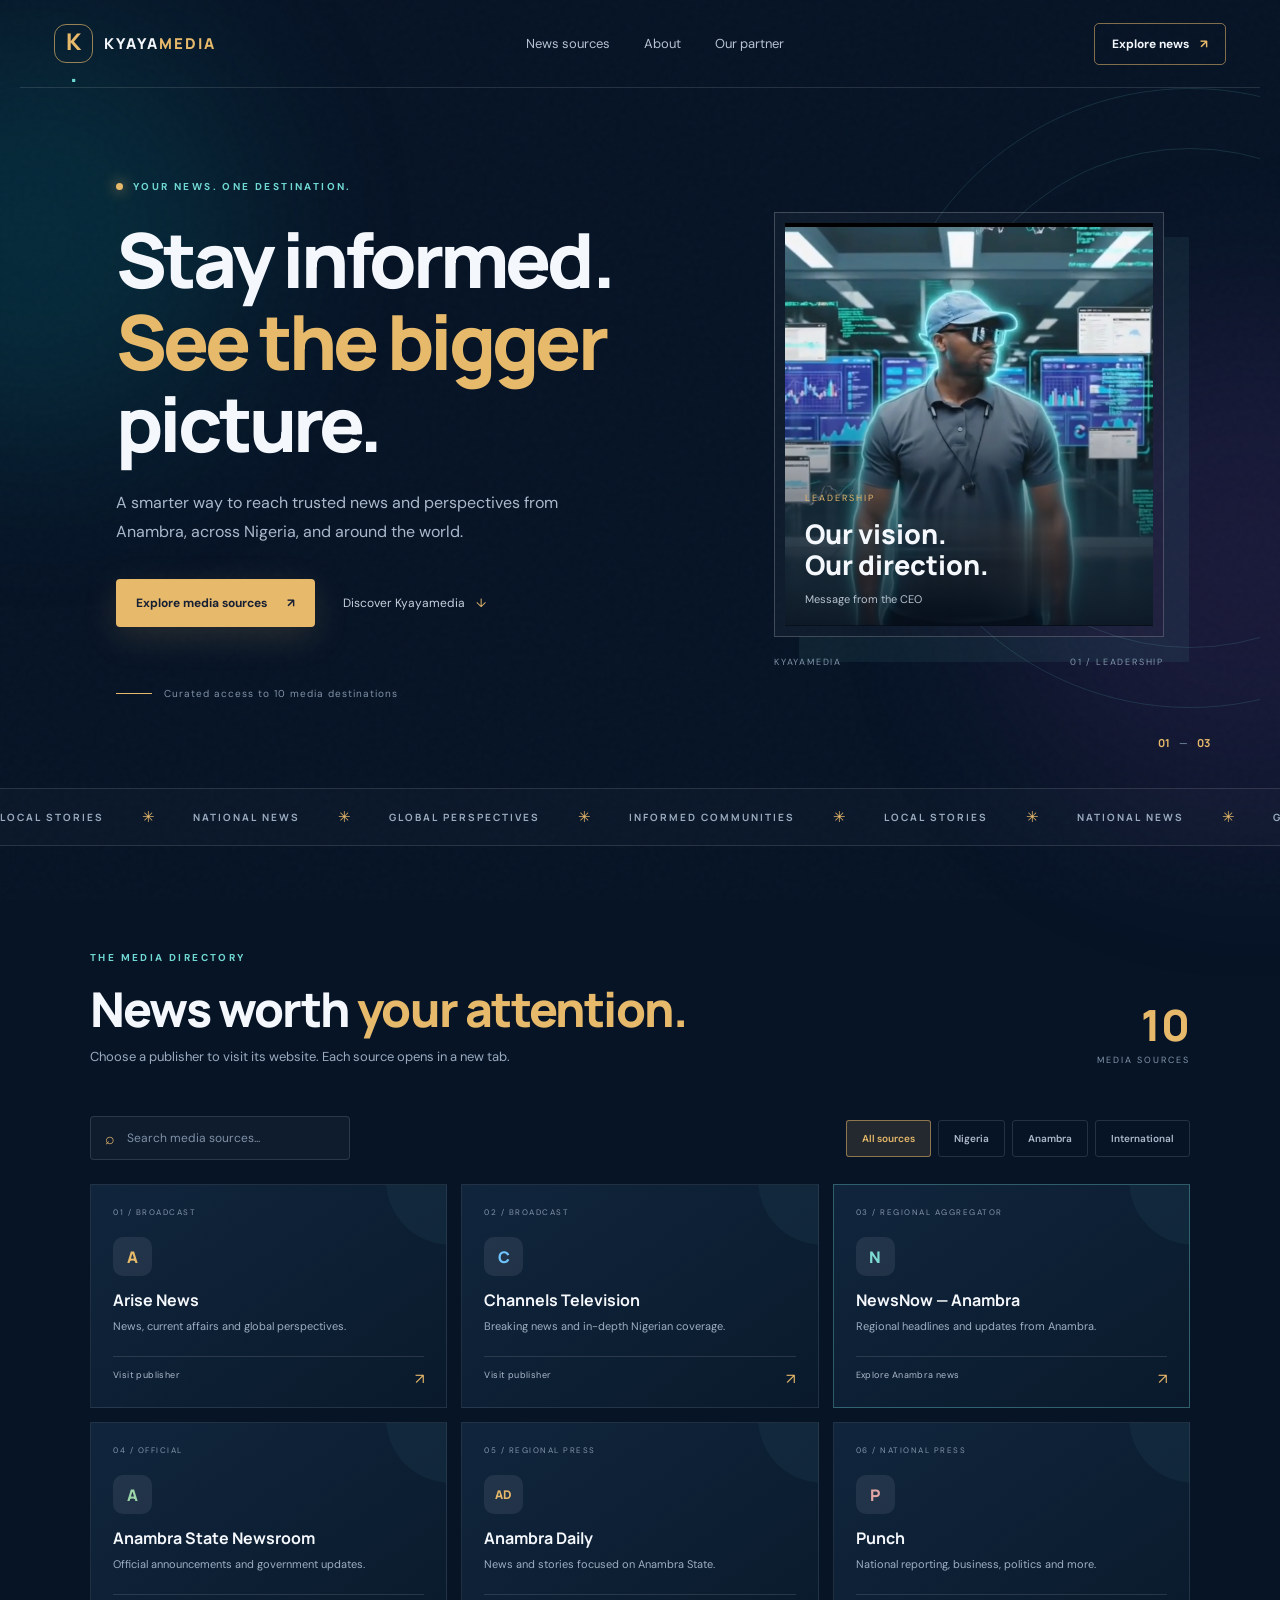
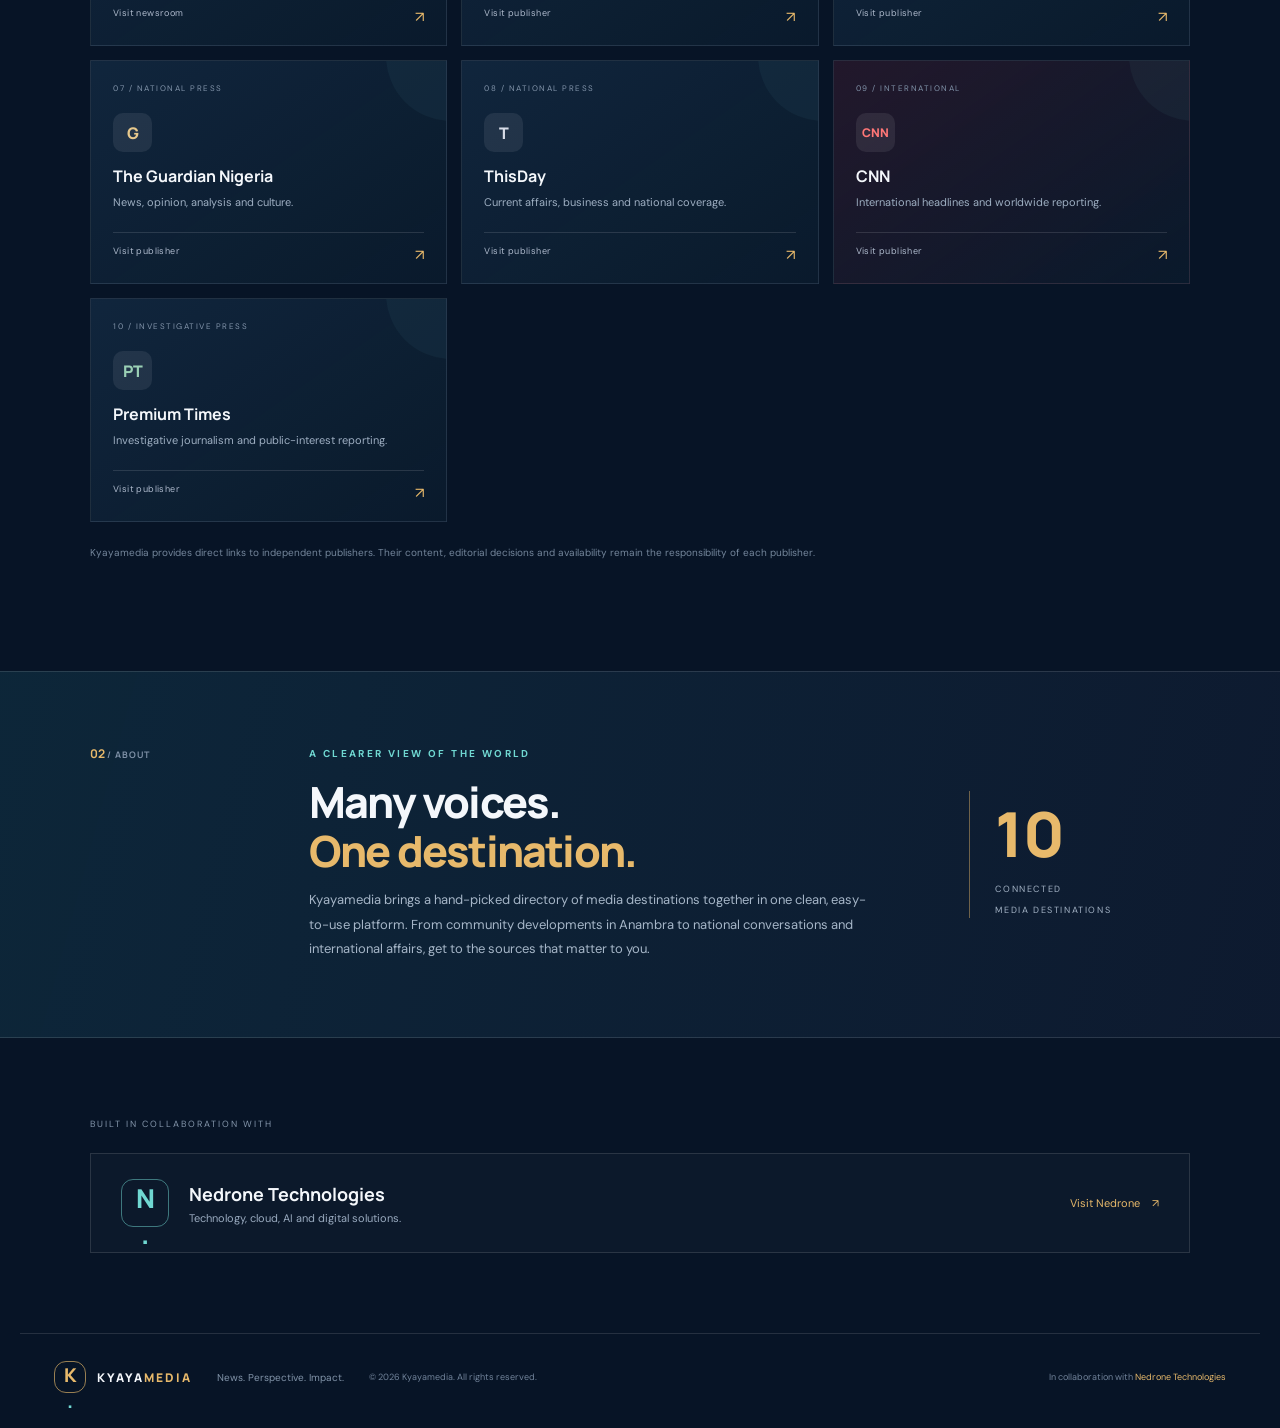
==== index.html @ 2164c5e8 "edit" ====
<!DOCTYPE html>
<html lang="en">
<head>
  <meta charset="UTF-8">
  <meta name="viewport" content="width=device-width, initial-scale=1.0">
  <meta name="description" content="Kyayamedia — your gateway to trusted Nigerian, Anambra and global news, in collaboration with Nedrone Technologies.">
  <meta name="theme-color" content="#071426">
  <title>Kyayamedia | News. Perspective. Impact.</title>
  <link rel="preconnect" href="https://fonts.googleapis.com">
  <link rel="preconnect" href="https://fonts.gstatic.com" crossorigin>
  <link href="https://fonts.googleapis.com/css2?family=DM+Sans:wght@400;500;600;700&family=Manrope:wght@400;500;600;700;800&display=swap" rel="stylesheet">
  <link rel="stylesheet" href="styles.css">
</head>
<body>
  <div class="ambient ambient-one"></div>
  <div class="ambient ambient-two"></div>
  <div class="noise"></div>

  <header class="site-header">
    <a class="brand" href="#" aria-label="Kyayamedia home">
      <span class="brand-mark">K<span>.</span></span>
      <span class="brand-name">KYAYA<span>MEDIA</span></span>
    </a>
    <nav class="desktop-nav" aria-label="Main navigation">
      <a href="#sources">News sources</a>
      <a href="#about">About</a>
      <a href="#partners">Our partner</a>
    </nav>
    <a class="header-cta" href="#sources">Explore news <span>↗</span></a>
    <button class="menu-toggle" aria-label="Toggle navigation" aria-expanded="false">☰</button>
  </header>

  <main>
    <section class="hero">
      <div class="hero-copy">
        <div class="eyebrow"><span class="live-dot"></span> YOUR NEWS. ONE DESTINATION.</div>
        <h1>Stay informed.<br><span>See the bigger</span><br>picture.</h1>
        <p class="hero-description">A smarter way to reach trusted news and perspectives from Anambra, across Nigeria, and around the world.</p>
        <div class="hero-actions">
          <a class="button button-primary" href="#sources">Explore media sources <span>↗</span></a>
          <a class="text-link" href="#about">Discover Kyayamedia <span>↓</span></a>
        </div>
        <div class="hero-note"><span class="note-line"></span> Curated access to 10 media destinations</div>
      </div>

      <aside class="ceo-card">
        <div class="ceo-frame">
          <!-- Replace assets/ceo-placeholder.svg with the CEO's portrait and update the src below. -->
          <img src="image/ceo.jpg" alt="CEO portrait placeholder">
          <div class="ceo-overlay"></div>
          <div class="ceo-caption">
            <span class="ceo-label">LEADERSHIP</span>
            <h2>Our vision.<br>Our direction.</h2>
            <p>Message from the CEO</p>
          </div>
        </div>
        <div class="ceo-foot"><span>KYAYAMEDIA</span><span>01 / LEADERSHIP</span></div>
      </aside>
      <div class="hero-orbit orbit-a"></div>
      <div class="hero-orbit orbit-b"></div>
      <div class="hero-index">01 <span>—</span> 03</div>
    </section>

    <section class="ticker" aria-label="Kyayamedia promise">
      <div class="ticker-track">
        <span>LOCAL STORIES</span><i>✳</i><span>NATIONAL NEWS</span><i>✳</i><span>GLOBAL PERSPECTIVES</span><i>✳</i><span>INFORMED COMMUNITIES</span><i>✳</i>
        <span>LOCAL STORIES</span><i>✳</i><span>NATIONAL NEWS</span><i>✳</i><span>GLOBAL PERSPECTIVES</span><i>✳</i><span>INFORMED COMMUNITIES</span><i>✳</i>
      </div>
    </section>

    <section class="sources-section section-wrap" id="sources">
      <div class="section-heading">
        <div>
          <div class="eyebrow">THE MEDIA DIRECTORY</div>
          <h2>News worth <span>your attention.</span></h2>
          <p>Choose a publisher to visit its website. Each source opens in a new tab.</p>
        </div>
        <div class="source-count"><strong>10</strong><span>MEDIA SOURCES</span></div>
      </div>

      <div class="toolbar">
        <label class="search-box"><span>⌕</span><input id="sourceSearch" type="search" placeholder="Search media sources..." aria-label="Search media sources"></label>
        <div class="filters" role="group" aria-label="Filter media sources">
          <button class="filter-btn active" data-filter="all">All sources</button>
          <button class="filter-btn" data-filter="nigeria">Nigeria</button>
          <button class="filter-btn" data-filter="anambra">Anambra</button>
          <button class="filter-btn" data-filter="international">International</button>
        </div>
      </div>

      <div class="source-grid" id="sourceGrid">
        <a class="source-card" href="https://www.arise.tv/" target="_blank" rel="noopener noreferrer" data-category="nigeria" data-name="Arise News">
          <span class="card-number">01 / BROADCAST</span><span class="source-icon arise">A</span><h3>Arise News</h3><p>News, current affairs and global perspectives.</p><span class="visit">Visit publisher <b>↗</b></span>
        </a>
        <a class="source-card" href="https://www.channelstv.com/" target="_blank" rel="noopener noreferrer" data-category="nigeria" data-name="Channels Television">
          <span class="card-number">02 / BROADCAST</span><span class="source-icon channels">C</span><h3>Channels Television</h3><p>Breaking news and in-depth Nigerian coverage.</p><span class="visit">Visit publisher <b>↗</b></span>
        </a>
        <a class="source-card featured-card" href="https://www.newsnow.com/ng/Nigeria/South+East/Anambra" target="_blank" rel="noopener noreferrer" data-category="anambra" data-name="NewsNow Anambra">
          <span class="card-number">03 / REGIONAL AGGREGATOR</span><span class="source-icon newsnow">N</span><h3>NewsNow — Anambra</h3><p>Regional headlines and updates from Anambra.</p><span class="visit">Explore Anambra news <b>↗</b></span>
        </a>
        <a class="source-card" href="https://anambrastate.gov.ng/newsroom/" target="_blank" rel="noopener noreferrer" data-category="anambra" data-name="Anambra State Government Newsroom">
          <span class="card-number">04 / OFFICIAL</span><span class="source-icon govt">A</span><h3>Anambra State Newsroom</h3><p>Official announcements and government updates.</p><span class="visit">Visit newsroom <b>↗</b></span>
        </a>
        <a class="source-card" href="https://www.anambradaily.com/" target="_blank" rel="noopener noreferrer" data-category="anambra" data-name="Anambra Daily">
          <span class="card-number">05 / REGIONAL PRESS</span><span class="source-icon daily">AD</span><h3>Anambra Daily</h3><p>News and stories focused on Anambra State.</p><span class="visit">Visit publisher <b>↗</b></span>
        </a>
        <a class="source-card" href="https://punchng.com/" target="_blank" rel="noopener noreferrer" data-category="nigeria" data-name="Punch Newspapers">
          <span class="card-number">06 / NATIONAL PRESS</span><span class="source-icon punch">P</span><h3>Punch</h3><p>National reporting, business, politics and more.</p><span class="visit">Visit publisher <b>↗</b></span>
        </a>
        <a class="source-card" href="https://guardian.ng/" target="_blank" rel="noopener noreferrer" data-category="nigeria" data-name="The Guardian Nigeria">
          <span class="card-number">07 / NATIONAL PRESS</span><span class="source-icon guardian">G</span><h3>The Guardian Nigeria</h3><p>News, opinion, analysis and culture.</p><span class="visit">Visit publisher <b>↗</b></span>
        </a>
        <a class="source-card" href="https://www.thisdaylive.com/" target="_blank" rel="noopener noreferrer" data-category="nigeria" data-name="ThisDay">
          <span class="card-number">08 / NATIONAL PRESS</span><span class="source-icon thisday">T</span><h3>ThisDay</h3><p>Current affairs, business and national coverage.</p><span class="visit">Visit publisher <b>↗</b></span>
        </a>
        <a class="source-card international-card" href="https://edition.cnn.com/?refresh=1" target="_blank" rel="noopener noreferrer" data-category="international" data-name="CNN">
          <span class="card-number">09 / INTERNATIONAL</span><span class="source-icon cnn">CNN</span><h3>CNN</h3><p>International headlines and worldwide reporting.</p><span class="visit">Visit publisher <b>↗</b></span>
        </a>
        <a class="source-card" href="https://www.premiumtimesng.com/" target="_blank" rel="noopener noreferrer" data-category="nigeria" data-name="Premium Times">
          <span class="card-number">10 / INVESTIGATIVE PRESS</span><span class="source-icon premium">PT</span><h3>Premium Times</h3><p>Investigative journalism and public-interest reporting.</p><span class="visit">Visit publisher <b>↗</b></span>
        </a>
      </div>
      <p class="no-results" id="noResults" hidden>No sources match your search. Try another keyword or filter.</p>
      <p class="directory-note">Kyayamedia provides direct links to independent publishers. Their content, editorial decisions and availability remain the responsibility of each publisher.</p>
    </section>

    <section class="about-section" id="about">
      <div class="about-inner section-wrap">
        <div class="about-number">02 <span>/ ABOUT</span></div>
        <div class="about-copy">
          <div class="eyebrow">A CLEARER VIEW OF THE WORLD</div>
          <h2>Many voices.<br><span>One destination.</span></h2>
          <p>Kyayamedia brings a hand-picked directory of media destinations together in one clean, easy-to-use platform. From community developments in Anambra to national conversations and international affairs, get to the sources that matter to you.</p>
        </div>
        <div class="about-stat"><strong>10</strong><span>CONNECTED<br>MEDIA DESTINATIONS</span></div>
      </div>
    </section>

    <section class="partner-section section-wrap" id="partners">
      <div class="partner-label">BUILT IN COLLABORATION WITH</div>
      <div class="partner-content">
        <div class="partner-monogram">N<span>.</span></div>
        <div><h2>Nedrone Technologies</h2><p>Technology, cloud, AI and digital solutions.</p></div>
        <a href="https://nedrone.net" target="_blank" rel="noopener noreferrer" class="partner-link">Visit Nedrone <span>↗</span></a>
      </div>
    </section>
  </main>

  <footer class="site-footer">
    <a class="brand footer-brand" href="#"><span class="brand-mark">K<span>.</span></span><span class="brand-name">KYAYA<span>MEDIA</span></span></a>
    <p>News. Perspective. Impact.</p>
    <span>© <span id="year"></span> Kyayamedia. All rights reserved.</span>
    <span class="footer-credit">In collaboration with <a href="https://nedrone.net" target="_blank" rel="noopener noreferrer">Nedrone Technologies</a></span>
  </footer>
  <script src="script.js"></script>
</body>
</html>
---- styles.css ----
@import url('https://fonts.googleapis.com/css2?family=DM+Sans:wght@400;500;600;700&family=Manrope:wght@400;500;600;700;800&display=swap');
:root{--bg:#071426;--panel:#0c1d32;--panel2:#10243b;--text:#f4f7fb;--muted:#9aabc0;--gold:#e7b96b;--cyan:#70d8d2;--line:rgba(255,255,255,.12)}
*{box-sizing:border-box}html{scroll-behavior:smooth}body{margin:0;background:var(--bg);color:var(--text);font-family:'DM Sans',sans-serif;overflow-x:hidden}a{color:inherit;text-decoration:none}.ambient{position:fixed;z-index:-2;filter:blur(90px);border-radius:50%;opacity:.22;pointer-events:none;animation:float 13s ease-in-out infinite alternate}.ambient-one{width:430px;height:430px;background:#087f88;top:2%;left:-180px}.ambient-two{width:500px;height:500px;background:#5c327f;right:-220px;top:35%;animation-delay:-5s}.noise{position:fixed;inset:0;z-index:-1;pointer-events:none;opacity:.035;background-image:url("data:image/svg+xml,%3Csvg viewBox='0 0 180 180' xmlns='http://www.w3.org/2000/svg'%3E%3Cfilter id='n'%3E%3CfeTurbulence type='fractalNoise' baseFrequency='.9' numOctaves='3' stitchTiles='stitch'/%3E%3C/filter%3E%3Crect width='100%25' height='100%25' filter='url(%23n)' opacity='.55'/%3E%3C/svg%3E")}
.site-header{height:88px;max-width:1240px;margin:auto;padding:0 34px;display:flex;align-items:center;justify-content:space-between;border-bottom:1px solid var(--line);position:relative;z-index:5}.brand{display:flex;align-items:center;gap:11px}.brand-mark{width:39px;height:39px;display:grid;place-items:center;border:1px solid rgba(231,185,107,.65);border-radius:12px;font:800 23px Manrope;color:var(--gold)}.brand-mark span,.partner-monogram span{color:var(--cyan)}.brand-name{font:800 15px Manrope;letter-spacing:2px}.brand-name span{color:var(--gold)}.desktop-nav{display:flex;gap:34px;color:#b6c2d1;font-size:13px}.desktop-nav a:hover,.text-link:hover{color:var(--gold)}.header-cta{border:1px solid rgba(231,185,107,.55);padding:12px 17px;border-radius:5px;font-size:12px;font-weight:700}.header-cta span{color:var(--gold);margin-left:8px}.menu-toggle{display:none;background:none;border:0;color:white;font-size:23px}
.hero{max-width:1240px;min-height:620px;margin:auto;padding:92px 7.5% 88px;display:grid;grid-template-columns:1.1fr .9fr;align-items:center;position:relative;overflow:hidden}.hero-copy{position:relative;z-index:2}.eyebrow{font-size:10px;letter-spacing:2.4px;font-weight:700;color:var(--cyan);display:flex;align-items:center;gap:10px}.live-dot{width:7px;height:7px;border-radius:50%;background:var(--gold);box-shadow:0 0 14px var(--gold)}h1,h2,h3,p{margin-top:0}.hero h1{font:800 clamp(48px,6vw,76px)/1.08 Manrope;letter-spacing:-3.8px;margin:25px 0}.hero h1 span,.section-heading h2 span,.about-copy h2 span{color:var(--gold)}.hero-description{color:#a9b8ca;max-width:450px;font-size:16px;line-height:1.8}.hero-actions{display:flex;align-items:center;gap:28px;margin-top:32px}.button{display:inline-flex;align-items:center;gap:20px;padding:16px 20px;border-radius:4px;font-size:12px;font-weight:700}.button-primary{background:var(--gold);color:#172033;box-shadow:0 10px 35px rgba(231,185,107,.15)}.button-primary:hover{background:#f2ca85;transform:translateY(-2px)}.text-link{font-size:12px;color:#c7d0dc}.text-link span{color:var(--gold);margin-left:8px}.hero-note{margin-top:60px;color:#8192a8;font-size:10px;letter-spacing:1px;display:flex;align-items:center;gap:12px}.note-line{width:36px;height:1px;background:var(--gold)}
.ceo-card{width:min(100%,390px);justify-self:end;position:relative;z-index:2}.ceo-frame{height:425px;position:relative;border:1px solid rgba(255,255,255,.2);padding:10px;background:rgba(255,255,255,.035);box-shadow:25px 25px 0 rgba(112,216,210,.07)}.ceo-frame img{width:100%;height:100%;object-fit:cover;display:block;background:#142b40}.ceo-overlay{position:absolute;inset:10px;background:linear-gradient(0deg,rgba(4,13,25,.88),transparent 62%)}.ceo-caption{position:absolute;bottom:30px;left:30px}.ceo-label{font-size:9px;letter-spacing:2px;color:var(--gold)}.ceo-caption h2{font:800 27px/1.15 Manrope;margin:12px 0}.ceo-caption p{font-size:11px;color:#b7c3d1;margin:0}.ceo-foot{display:flex;justify-content:space-between;margin-top:19px;font-size:9px;letter-spacing:1.8px;color:#8192a8}.hero-orbit{position:absolute;border:1px solid rgba(112,216,210,.14);border-radius:50%;pointer-events:none}.orbit-a{width:500px;height:500px;right:-180px;top:60px}.orbit-b{width:620px;height:620px;right:-240px;top:0}.hero-index{position:absolute;right:4%;bottom:38px;color:var(--gold);font:700 11px Manrope}.hero-index span{color:#63758a;margin:0 7px}
.ticker{border-top:1px solid var(--line);border-bottom:1px solid var(--line);overflow:hidden;background:rgba(255,255,255,.018);white-space:nowrap}.ticker-track{display:flex;align-items:center;justify-content:space-around;gap:38px;padding:18px 0;min-width:900px;animation:marquee 30s linear infinite}.ticker span{font:700 10px Manrope;letter-spacing:2px;color:#9bacc0}.ticker i{font-style:normal;color:var(--gold);font-size:15px}
.section-wrap{max-width:1160px;margin:auto;padding-left:30px;padding-right:30px}.sources-section{padding-top:105px;padding-bottom:110px}.section-heading{display:flex;justify-content:space-between;align-items:end}.section-heading h2,.about-copy h2{font:800 clamp(34px,4vw,48px)/1.15 Manrope;letter-spacing:-1.8px;margin:17px 0 12px}.section-heading p{color:var(--muted);font-size:13px}.source-count{display:flex;flex-direction:column;align-items:flex-end;padding-bottom:12px}.source-count strong{font:800 43px Manrope;color:var(--gold)}.source-count span{font-size:9px;letter-spacing:2px;color:#8496ab}.toolbar{margin:38px 0 24px;display:flex;justify-content:space-between;gap:18px;align-items:center}.search-box{display:flex;align-items:center;gap:10px;border:1px solid var(--line);background:rgba(255,255,255,.035);padding:0 14px;height:44px;width:260px;border-radius:4px;color:var(--gold)}.search-box input{background:none;border:0;outline:0;color:white;width:100%;font:12px 'DM Sans'}.search-box input::placeholder{color:#7f91a7}.filters{display:flex;gap:7px;flex-wrap:wrap}.filter-btn{border:1px solid var(--line);background:transparent;color:#aebacc;padding:11px 15px;border-radius:3px;font:600 10px 'DM Sans';cursor:pointer}.filter-btn:hover,.filter-btn.active{background:rgba(231,185,107,.13);border-color:rgba(231,185,107,.55);color:var(--gold)}
.source-grid{display:grid;grid-template-columns:repeat(3,1fr);gap:14px}.source-card{min-height:224px;padding:22px 22px 18px;background:linear-gradient(145deg,rgba(17,39,62,.96),rgba(10,26,44,.95));border:1px solid rgba(255,255,255,.085);position:relative;overflow:hidden;transition:transform .25s,border-color .25s,background .25s;display:flex;flex-direction:column}.source-card:after{content:"";position:absolute;width:130px;height:130px;border-radius:50%;right:-70px;top:-70px;background:rgba(112,216,210,.05);transition:transform .35s}.source-card:hover{transform:translateY(-5px);border-color:rgba(231,185,107,.55);background:linear-gradient(145deg,#17314d,#0d2037)}.source-card:hover:after{transform:scale(1.7)}.card-number{font-size:8px;letter-spacing:1.5px;color:#8294aa}.source-icon{width:39px;height:39px;border-radius:10px;margin:20px 0 13px;display:grid;place-items:center;background:rgba(255,255,255,.08);font:800 16px Manrope;color:var(--gold)}.channels{color:#70c5ff}.newsnow{color:#7edbd3}.govt{color:#9dd7a9}.daily{font-size:12px}.punch{color:#e3a6a6}.guardian{color:#e7c88c}.thisday{color:#d7dce7}.cnn{font-size:12px;color:#ff7777}.premium{color:#9bd0b5}.source-card h3{font:700 16px Manrope;margin:0 0 7px}.source-card p{font-size:11px;color:#9eafc2;line-height:1.55;margin-bottom:18px}.visit{margin-top:auto;padding-top:12px;border-top:1px solid var(--line);font-size:9px;letter-spacing:.4px;color:#aebacc;display:flex;justify-content:space-between}.visit b{font-size:15px;color:var(--gold);font-weight:400}.featured-card{border-color:rgba(112,216,210,.35)}.international-card{background:linear-gradient(145deg,rgba(53,27,47,.6),rgba(10,26,44,.95))}.no-results{color:var(--muted);padding:25px;text-align:center}.directory-note{font-size:10px;color:#74869b;line-height:1.7;margin:22px 0 0}
.about-section{background:linear-gradient(105deg,rgba(13,39,58,.98),rgba(14,27,48,.96));border-top:1px solid var(--line);border-bottom:1px solid var(--line)}.about-inner{min-height:365px;display:grid;grid-template-columns:.6fr 2fr .7fr;align-items:center;gap:30px;padding-top:65px;padding-bottom:65px}.about-number{align-self:start;padding-top:8px;color:var(--gold);font:700 12px Manrope}.about-number span{color:#7f91a7;font-size:9px;letter-spacing:1px}.about-copy h2{font-size:43px}.about-copy p{max-width:560px;color:#a6b6c8;font-size:13px;line-height:1.9;margin:0}.about-stat{border-left:1px solid rgba(231,185,107,.45);padding-left:25px}.about-stat strong{display:block;font:800 62px Manrope;color:var(--gold)}.about-stat span{font-size:9px;letter-spacing:1.6px;line-height:1.8;color:#a3b2c4}
.partner-section{padding-top:80px;padding-bottom:80px}.partner-label{font-size:9px;letter-spacing:2px;color:#8496ab;margin-bottom:23px}.partner-content{display:flex;align-items:center;gap:20px;border:1px solid var(--line);padding:25px 30px;background:rgba(255,255,255,.025)}.partner-monogram{width:48px;height:48px;display:grid;place-items:center;border-radius:12px;border:1px solid rgba(112,216,210,.5);font:800 26px Manrope;color:var(--cyan)}.partner-content h2{font:700 18px Manrope;margin:0 0 5px}.partner-content p{font-size:11px;color:var(--muted);margin:0}.partner-link{margin-left:auto;font-size:11px;color:var(--gold)}.partner-link span{margin-left:9px}
.site-footer{max-width:1240px;margin:auto;border-top:1px solid var(--line);padding:27px 34px 35px;display:flex;align-items:center;gap:25px;flex-wrap:wrap}.footer-brand .brand-mark{width:32px;height:32px;font-size:19px}.footer-brand .brand-name{font-size:12px}.site-footer p{margin:0;color:#8294a9;font-size:10px}.site-footer>span{font-size:9px;color:#71839a}.footer-credit{margin-left:auto}.footer-credit a{color:var(--gold)}
@keyframes float{to{transform:translate(80px,60px) scale(1.15)}}@keyframes marquee{to{transform:translateX(-50%)}}
@media(max-width:850px){.desktop-nav{gap:17px}.hero{padding-left:6%;padding-right:6%;grid-template-columns:1fr .8fr}.ceo-frame{height:360px}.source-grid{grid-template-columns:repeat(2,1fr)}.about-inner{grid-template-columns:.4fr 2fr}.about-stat{grid-column:2}.toolbar{align-items:flex-start;flex-direction:column}.search-box{width:100%}}
@media(max-width:600px){.site-header{height:72px;padding:0 20px}.desktop-nav{display:none;position:absolute;top:71px;left:0;right:0;background:#0b1c30;padding:20px;flex-direction:column;border-bottom:1px solid var(--line)}.desktop-nav.open{display:flex}.header-cta{margin-left:auto;margin-right:15px;padding:10px 12px;font-size:10px}.menu-toggle{display:block}.hero{padding:65px 24px 75px;grid-template-columns:1fr;gap:50px}.hero h1{font-size:55px;letter-spacing:-2.8px}.hero-description{font-size:14px}.hero-note{margin-top:38px}.ceo-card{justify-self:center;width:min(100%,350px)}.ceo-frame{height:390px}.hero-index{right:25px}.section-wrap{padding-left:22px;padding-right:22px}.sources-section{padding-top:75px;padding-bottom:75px}.section-heading{align-items:flex-start}.section-heading h2{font-size:35px}.source-count{padding-top:12px}.source-count strong{font-size:34px}.source-count span{font-size:7px}.filters{gap:6px}.filter-btn{padding:9px 11px;font-size:9px}.source-grid{grid-template-columns:1fr}.source-card{min-height:205px}.about-inner{grid-template-columns:1fr;gap:20px;padding-top:55px;padding-bottom:55px}.about-number{padding:0}.about-copy h2{font-size:38px}.about-stat{grid-column:auto;margin-top:10px}.partner-section{padding-top:55px;padding-bottom:55px}.partner-content{padding:20px;gap:14px;flex-wrap:wrap}.partner-content h2{font-size:15px}.partner-link{width:100%;margin:8px 0 0 62px}.site-footer{padding:25px 22px;gap:15px}.footer-credit{margin-left:0;width:100%}}
@media(prefers-reduced-motion:reduce){*,*::before,*::after{scroll-behavior:auto!important;animation-duration:.01ms!important;animation-iteration-count:1!important;transition-duration:.01ms!important}}
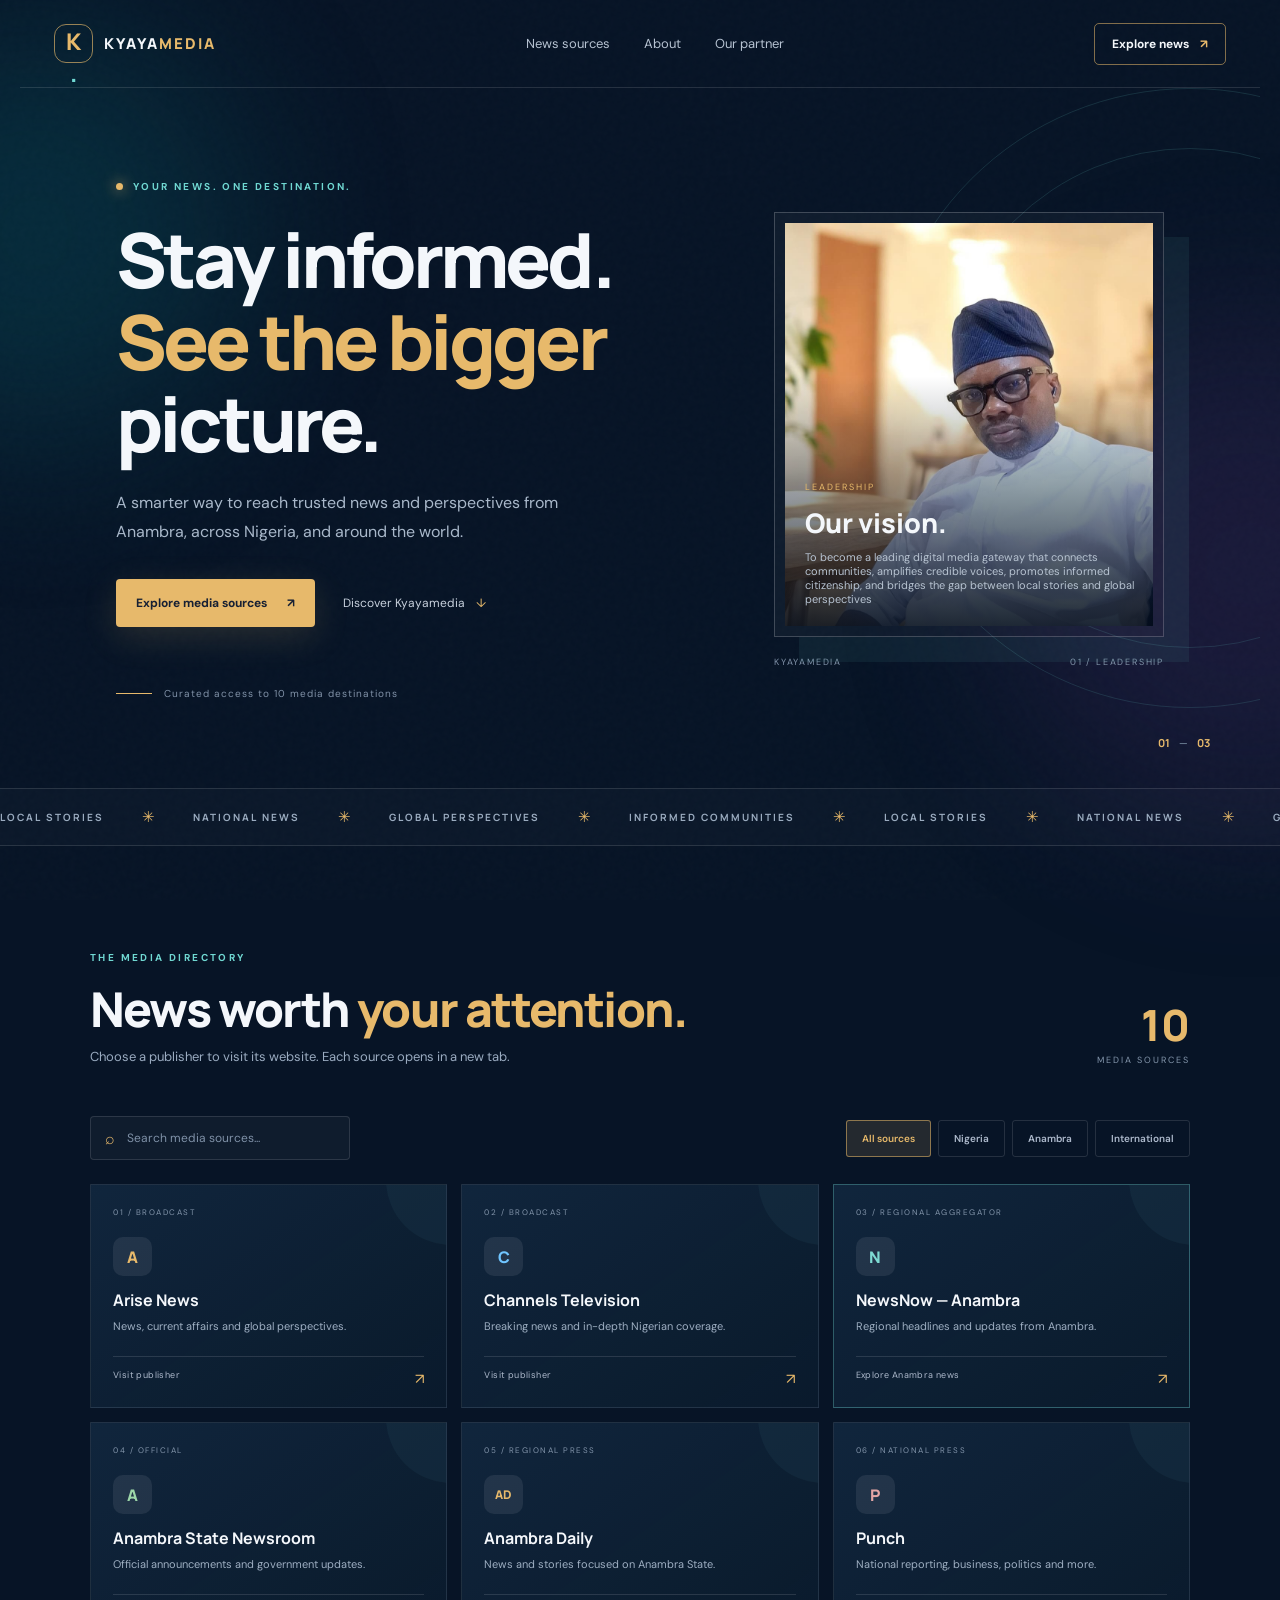
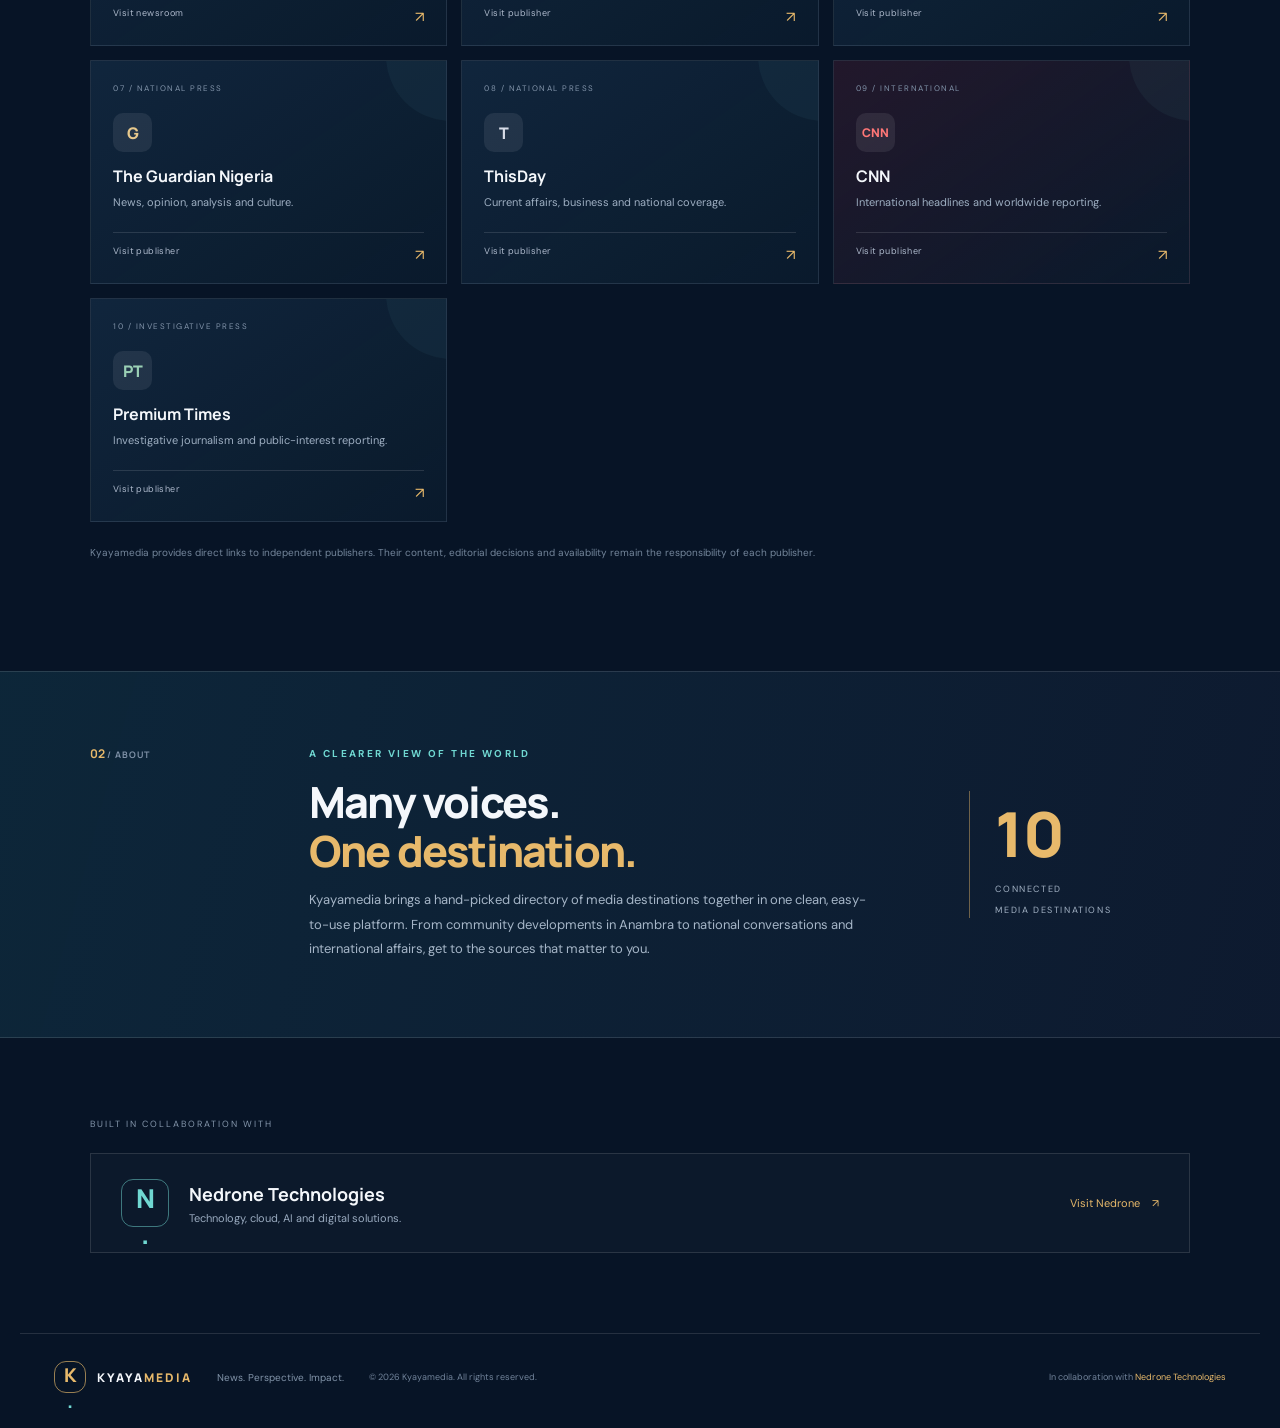
==== commit 80c90b2e: "vision added" ====
--- a/index.html
+++ b/index.html
@@ -50,8 +50,8 @@
           <div class="ceo-overlay"></div>
           <div class="ceo-caption">
             <span class="ceo-label">LEADERSHIP</span>
-            <h2>Our vision.<br>Our direction.</h2>
-            <p>Message from the CEO</p>
+            <h2>Our vision.<br></h2>
+            <p>To become a leading digital media gateway that connects communities, amplifies credible voices, promotes informed citizenship, and bridges the gap between local stories and global perspectives</p>
           </div>
         </div>
         <div class="ceo-foot"><span>KYAYAMEDIA</span><span>01 / LEADERSHIP</span></div>
@@ -141,7 +141,7 @@
       <div class="partner-content">
         <div class="partner-monogram">N<span>.</span></div>
         <div><h2>Nedrone Technologies</h2><p>Technology, cloud, AI and digital solutions.</p></div>
-        <a href="https://nedrone.net" target="_blank" rel="noopener noreferrer" class="partner-link">Visit Nedrone <span>↗</span></a>
+        <a href="https://nedrone.mystrikingly.com/" target="_blank" rel="noopener noreferrer" class="partner-link">Visit Nedrone <span>↗</span></a>
       </div>
     </section>
   </main>
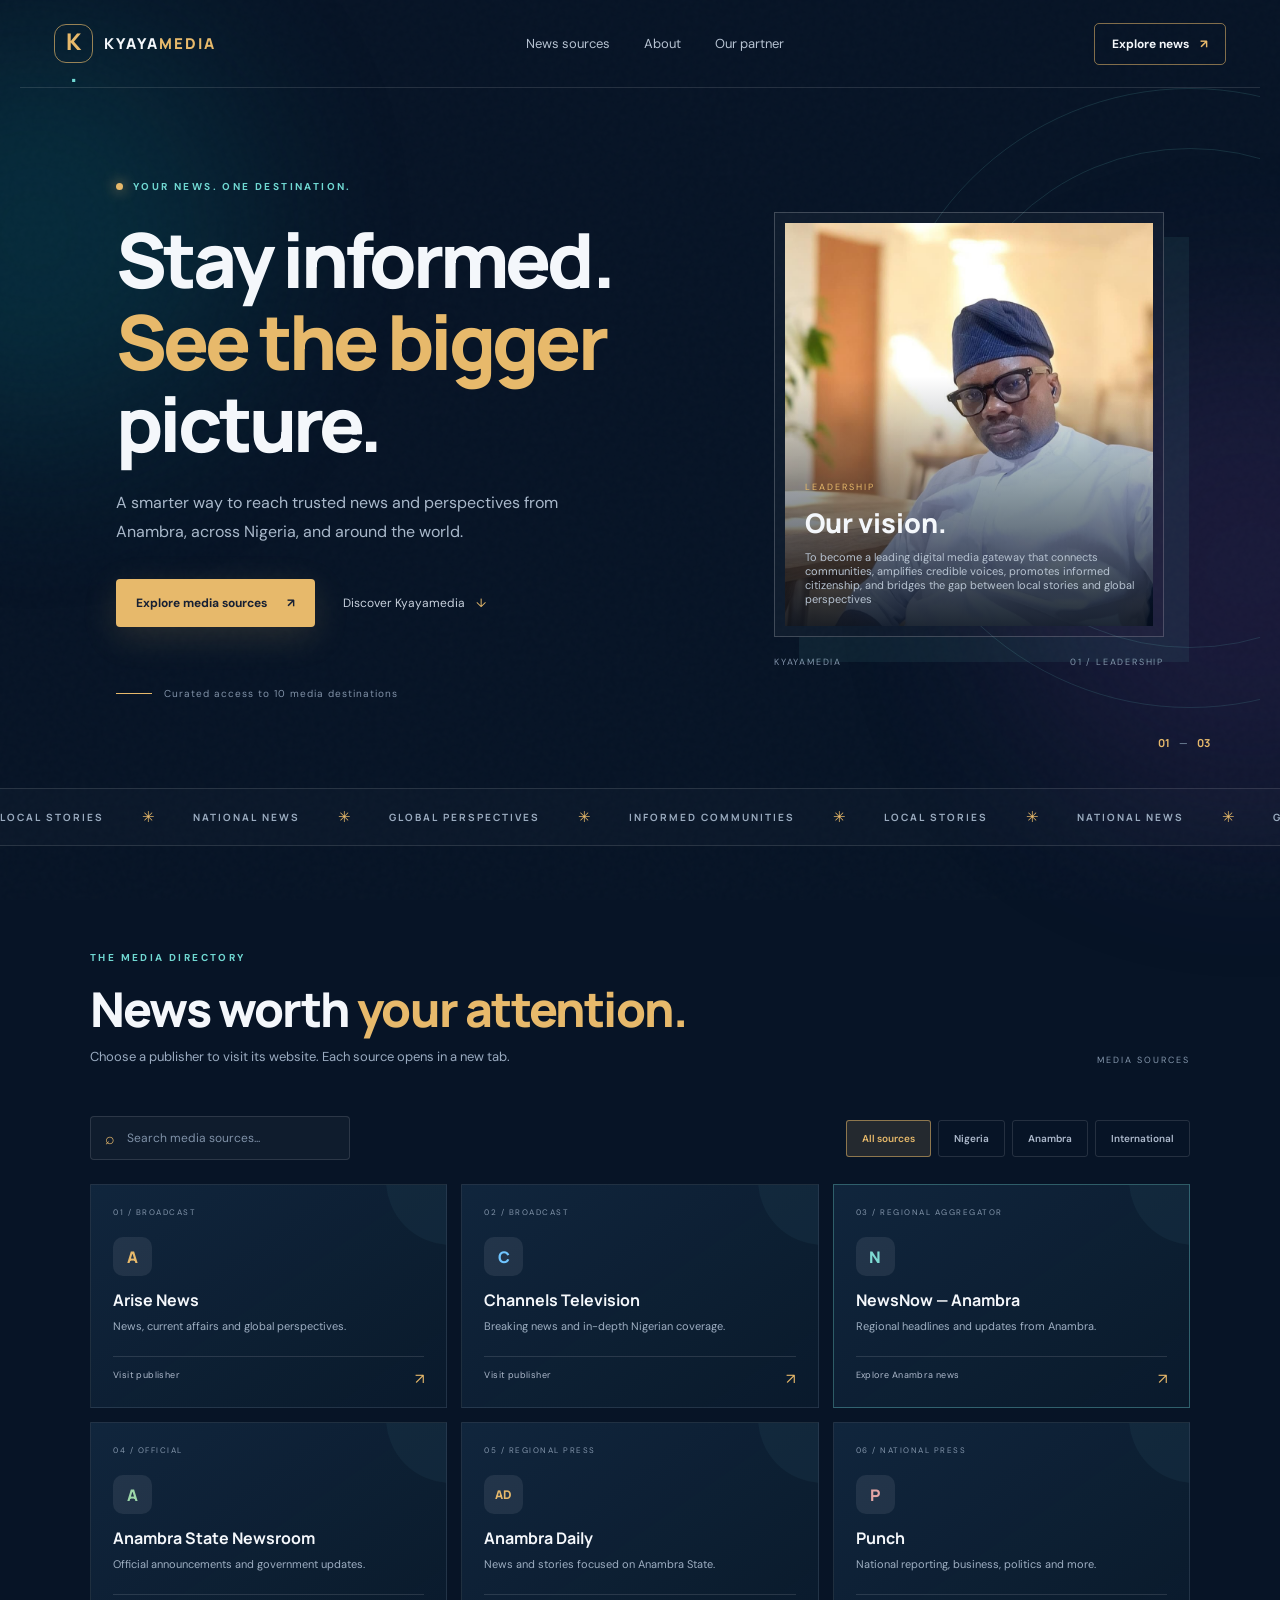
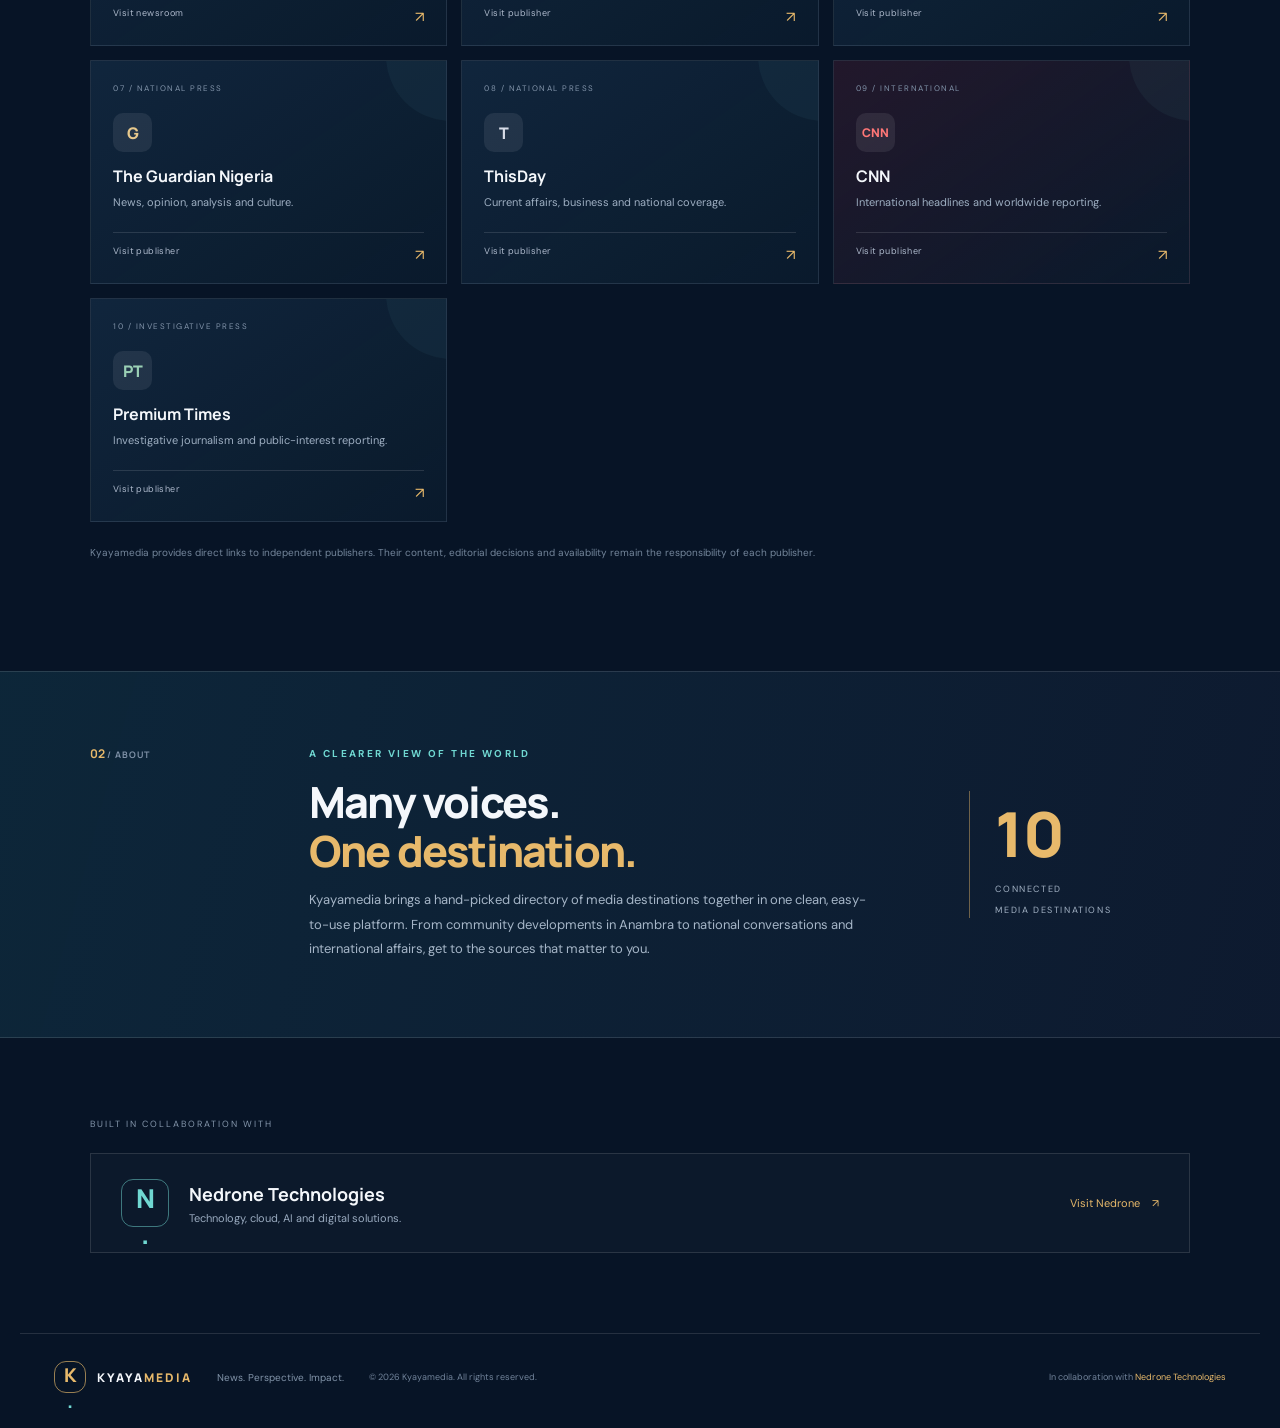
==== commit 88cbb72f: "adjusted" ====
--- a/index.html
+++ b/index.html
@@ -75,7 +75,7 @@
           <h2>News worth <span>your attention.</span></h2>
           <p>Choose a publisher to visit its website. Each source opens in a new tab.</p>
         </div>
-        <div class="source-count"><strong>10</strong><span>MEDIA SOURCES</span></div>
+        <div class="source-count"><strong></strong><span>MEDIA SOURCES</span></div>
       </div>
 
       <div class="toolbar">
@@ -150,7 +150,7 @@
     <a class="brand footer-brand" href="#"><span class="brand-mark">K<span>.</span></span><span class="brand-name">KYAYA<span>MEDIA</span></span></a>
     <p>News. Perspective. Impact.</p>
     <span>© <span id="year"></span> Kyayamedia. All rights reserved.</span>
-    <span class="footer-credit">In collaboration with <a href="https://nedrone.net" target="_blank" rel="noopener noreferrer">Nedrone Technologies</a></span>
+    <span class="footer-credit">In collaboration with <a href="https://nedrone.mystrikingly.com/" target="_blank" rel="noopener noreferrer">Nedrone Technologies</a></span>
   </footer>
   <script src="script.js"></script>
 </body>
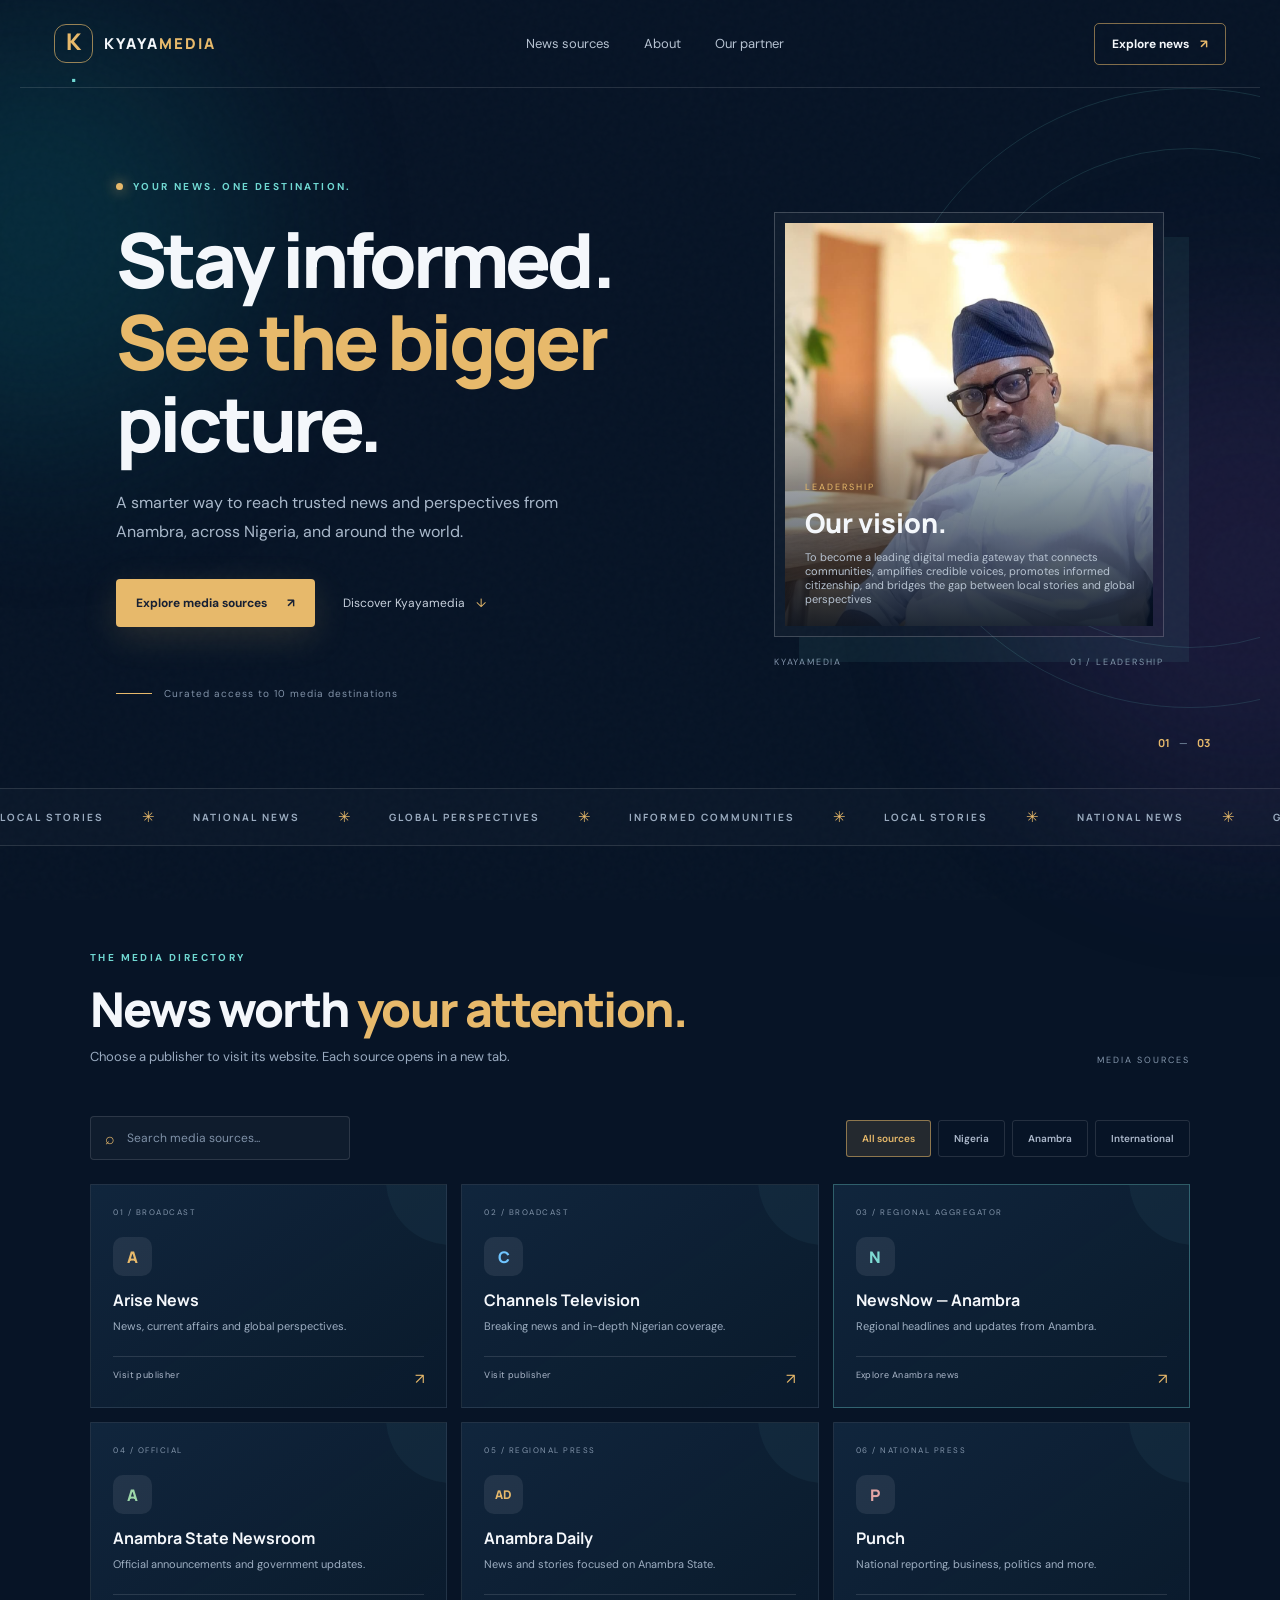
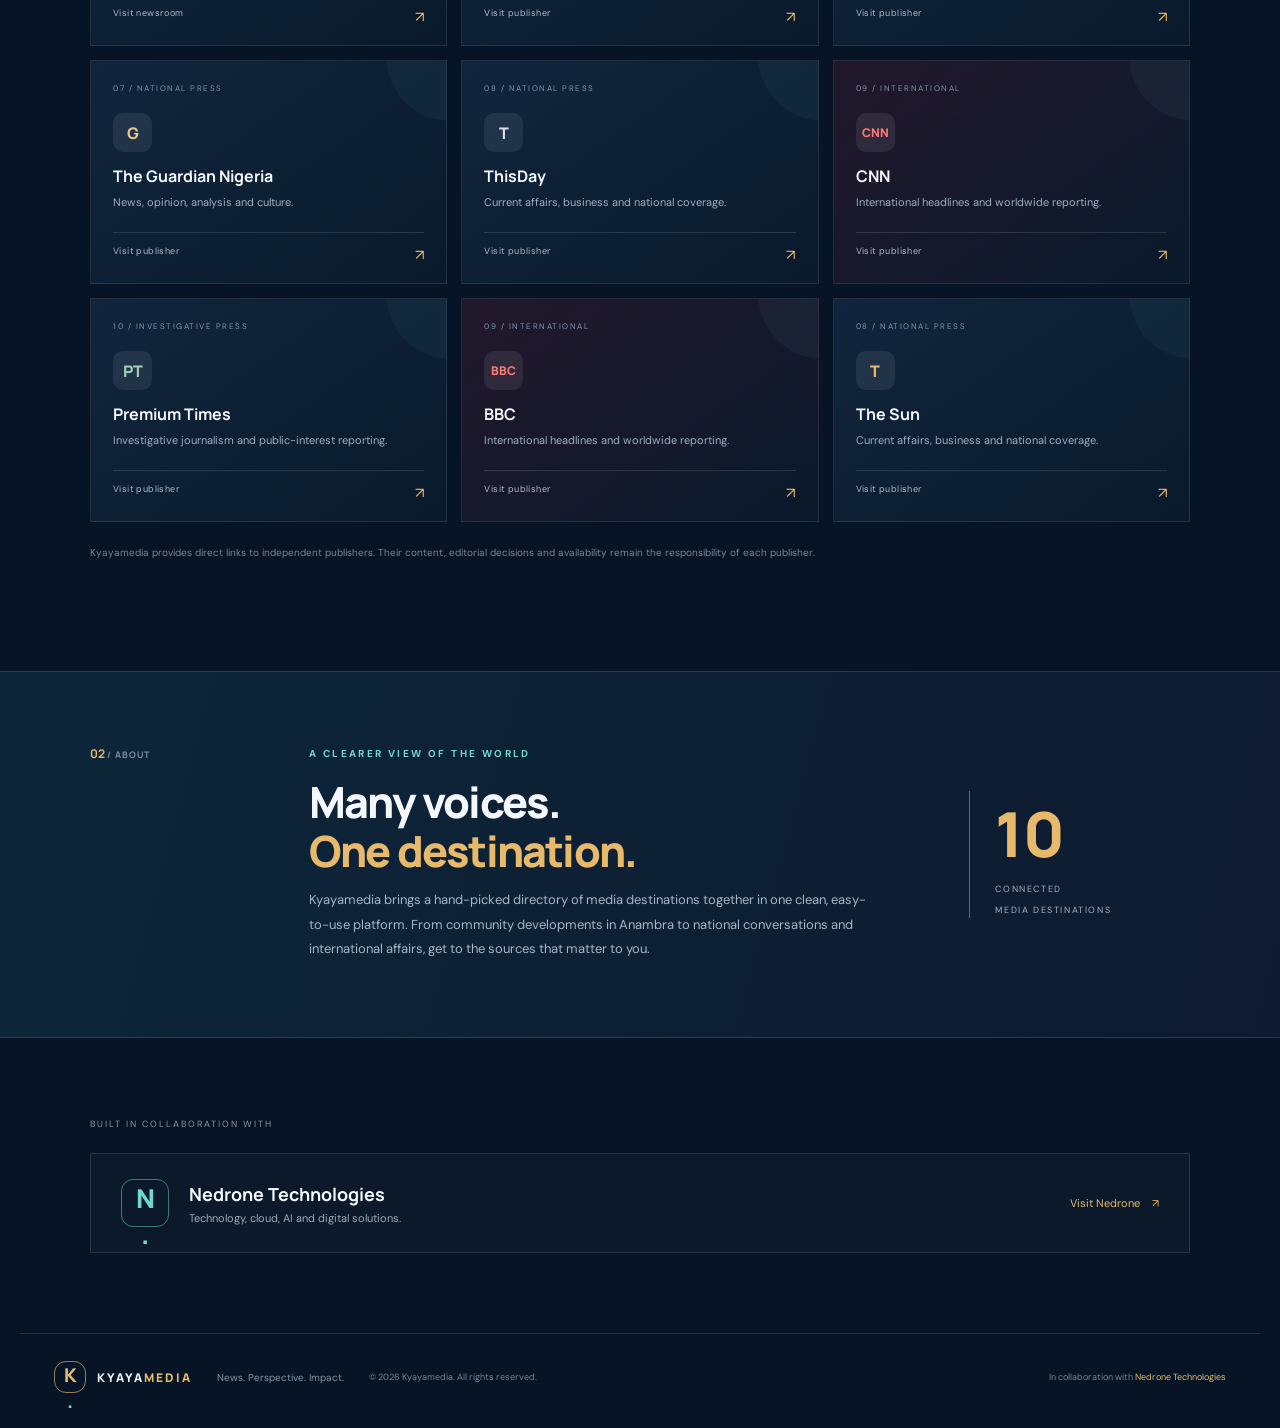
==== commit 874a51ba: "sun sadded" ====
--- a/index.html
+++ b/index.html
@@ -119,6 +119,12 @@
         <a class="source-card" href="https://www.premiumtimesng.com/" target="_blank" rel="noopener noreferrer" data-category="nigeria" data-name="Premium Times">
           <span class="card-number">10 / INVESTIGATIVE PRESS</span><span class="source-icon premium">PT</span><h3>Premium Times</h3><p>Investigative journalism and public-interest reporting.</p><span class="visit">Visit publisher <b>↗</b></span>
         </a>
+         <a class="source-card international-card" href="https://www.bbc.com/news/world" target="_blank" rel="noopener noreferrer" data-category="international" data-name="BBC">
+          <span class="card-number">09 / INTERNATIONAL</span><span class="source-icon cnn">BBC</span><h3>BBC</h3><p>International headlines and worldwide reporting.</p><span class="visit">Visit publisher <b>↗</b></span>
+        </a>
+         <a class="source-card" href="https://thesun.ng/" target="_blank" rel="noopener noreferrer" data-category="nigeria" data-name="The Sun">
+          <span class="card-number">08 / NATIONAL PRESS</span><span class="source-icon thesun">T</span><h3>The Sun</h3><p>Current affairs, business and national coverage.</p><span class="visit">Visit publisher <b>↗</b></span>
+        </a>
       </div>
       <p class="no-results" id="noResults" hidden>No sources match your search. Try another keyword or filter.</p>
       <p class="directory-note">Kyayamedia provides direct links to independent publishers. Their content, editorial decisions and availability remain the responsibility of each publisher.</p>
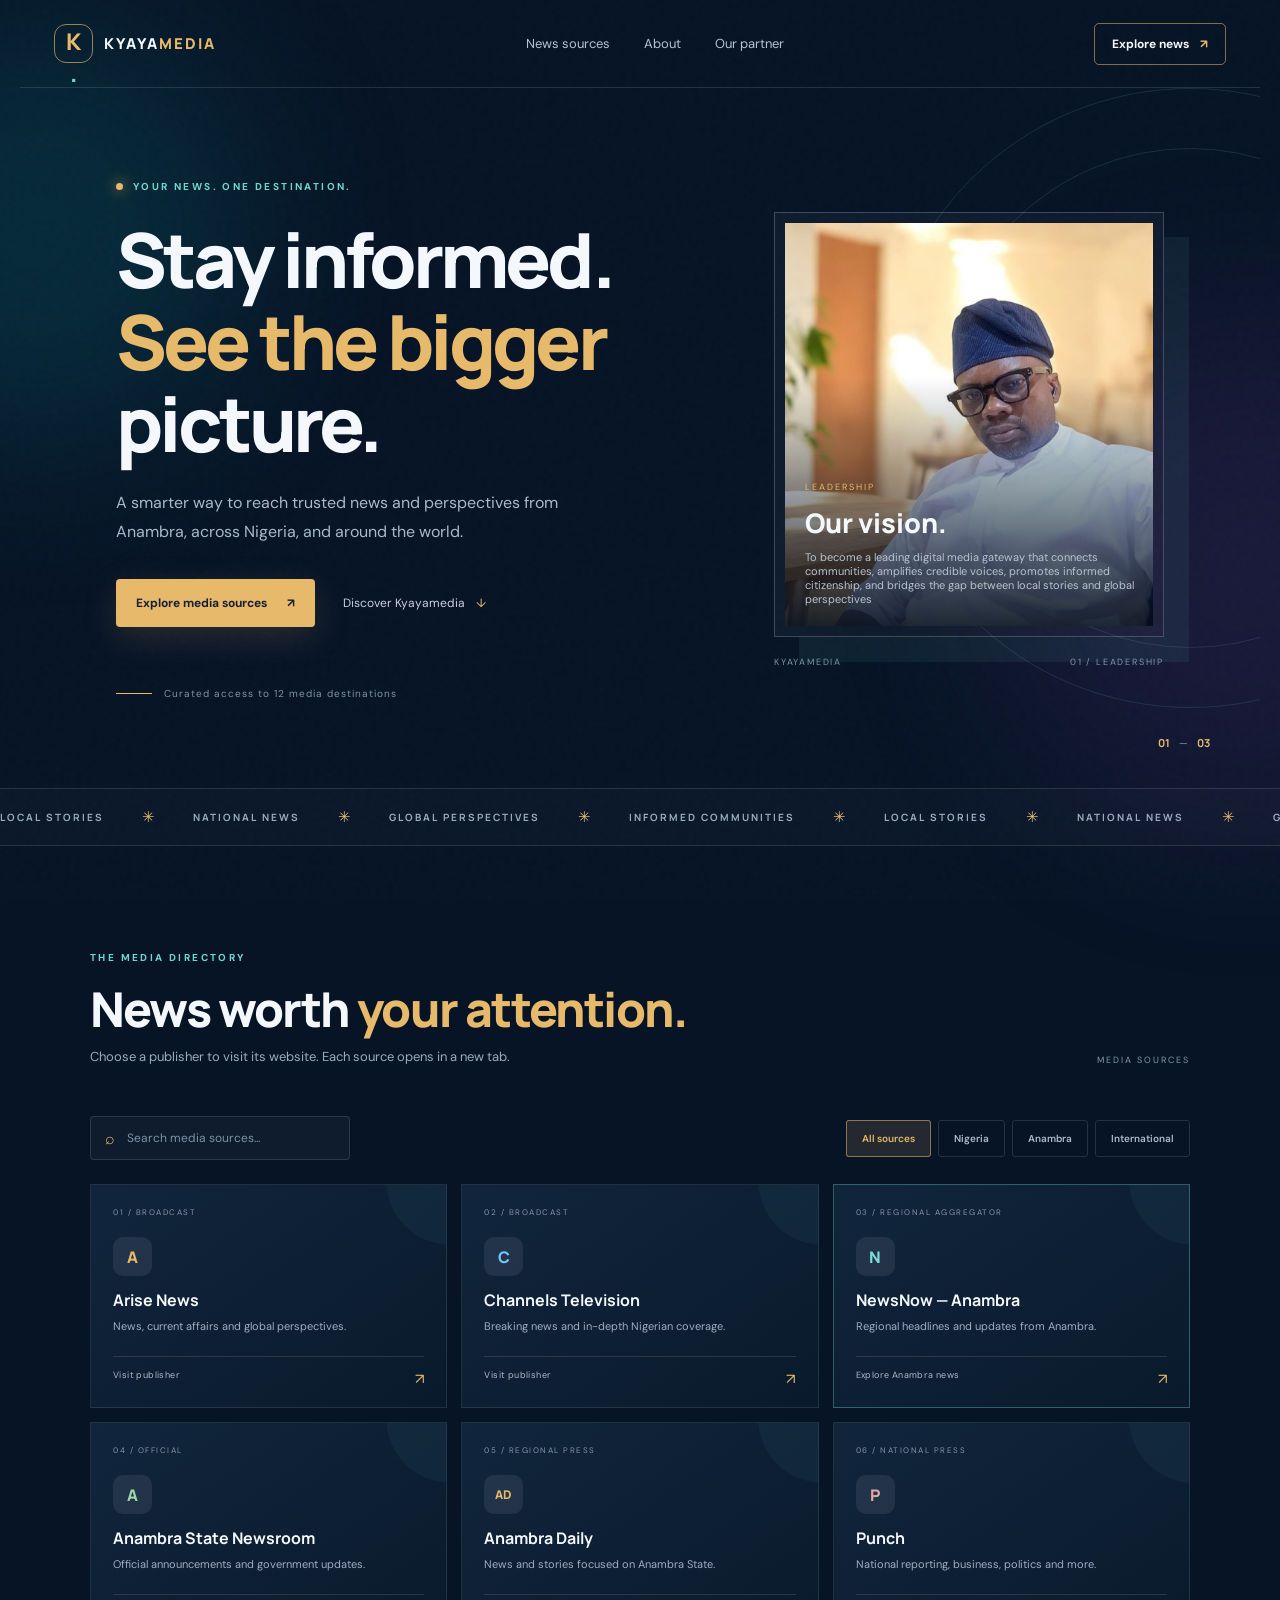
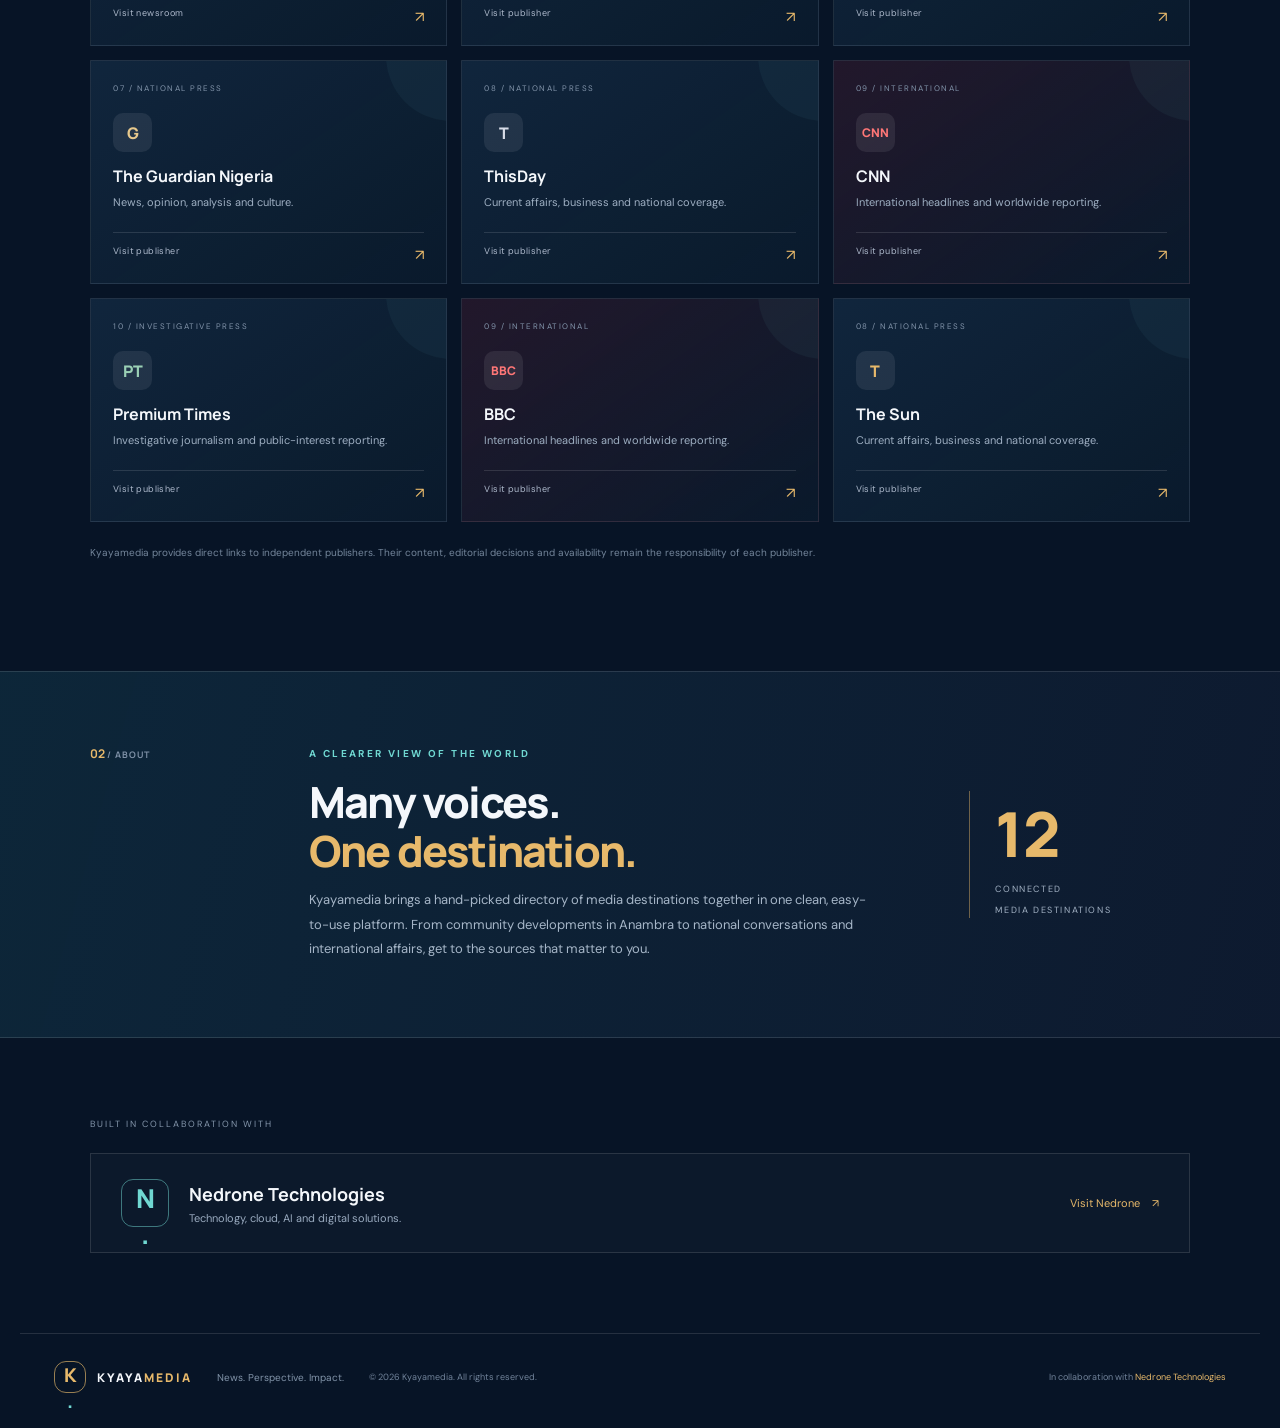
==== commit 37277ad0: "corrected" ====
--- a/index.html
+++ b/index.html
@@ -40,7 +40,7 @@
           <a class="button button-primary" href="#sources">Explore media sources <span>↗</span></a>
           <a class="text-link" href="#about">Discover Kyayamedia <span>↓</span></a>
         </div>
-        <div class="hero-note"><span class="note-line"></span> Curated access to 10 media destinations</div>
+        <div class="hero-note"><span class="note-line"></span> Curated access to 12 media destinations</div>
       </div>
 
       <aside class="ceo-card">
@@ -138,7 +138,7 @@
           <h2>Many voices.<br><span>One destination.</span></h2>
           <p>Kyayamedia brings a hand-picked directory of media destinations together in one clean, easy-to-use platform. From community developments in Anambra to national conversations and international affairs, get to the sources that matter to you.</p>
         </div>
-        <div class="about-stat"><strong>10</strong><span>CONNECTED<br>MEDIA DESTINATIONS</span></div>
+        <div class="about-stat"><strong>12</strong><span>CONNECTED<br>MEDIA DESTINATIONS</span></div>
       </div>
     </section>
 
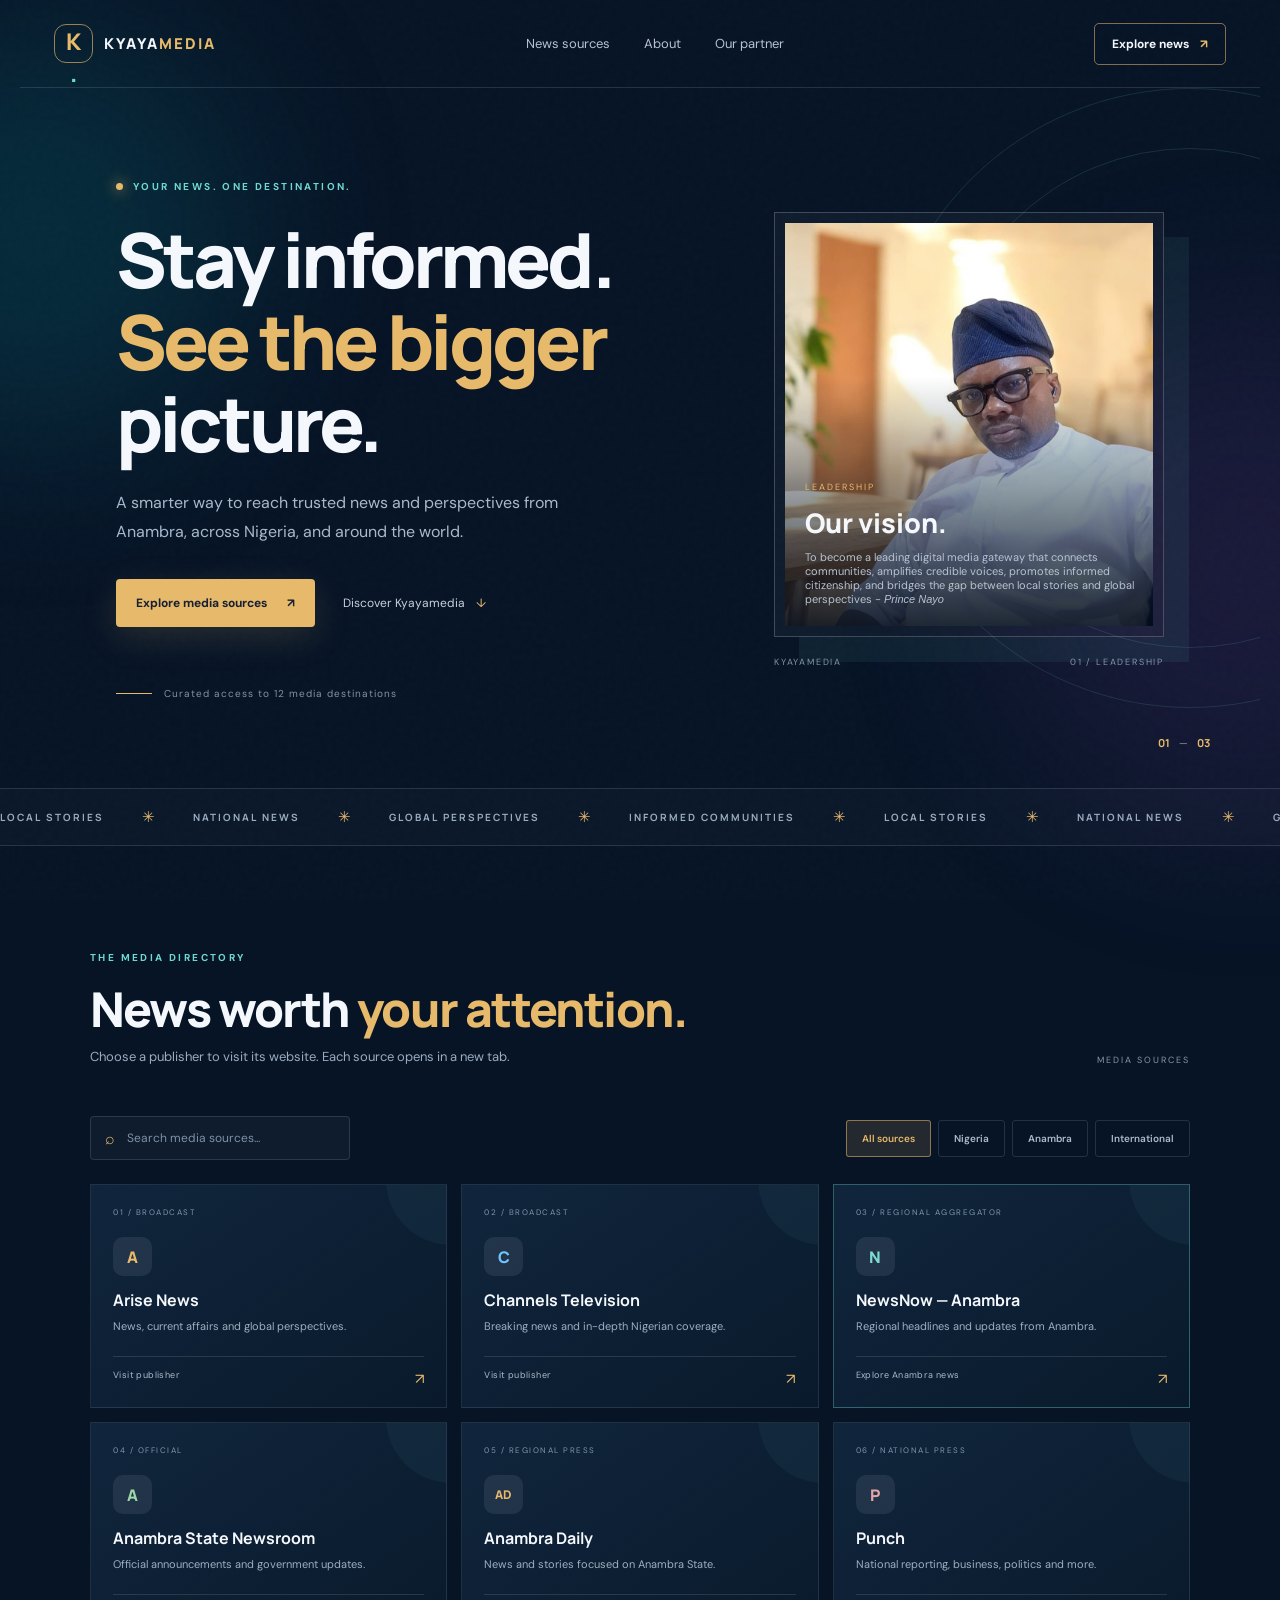
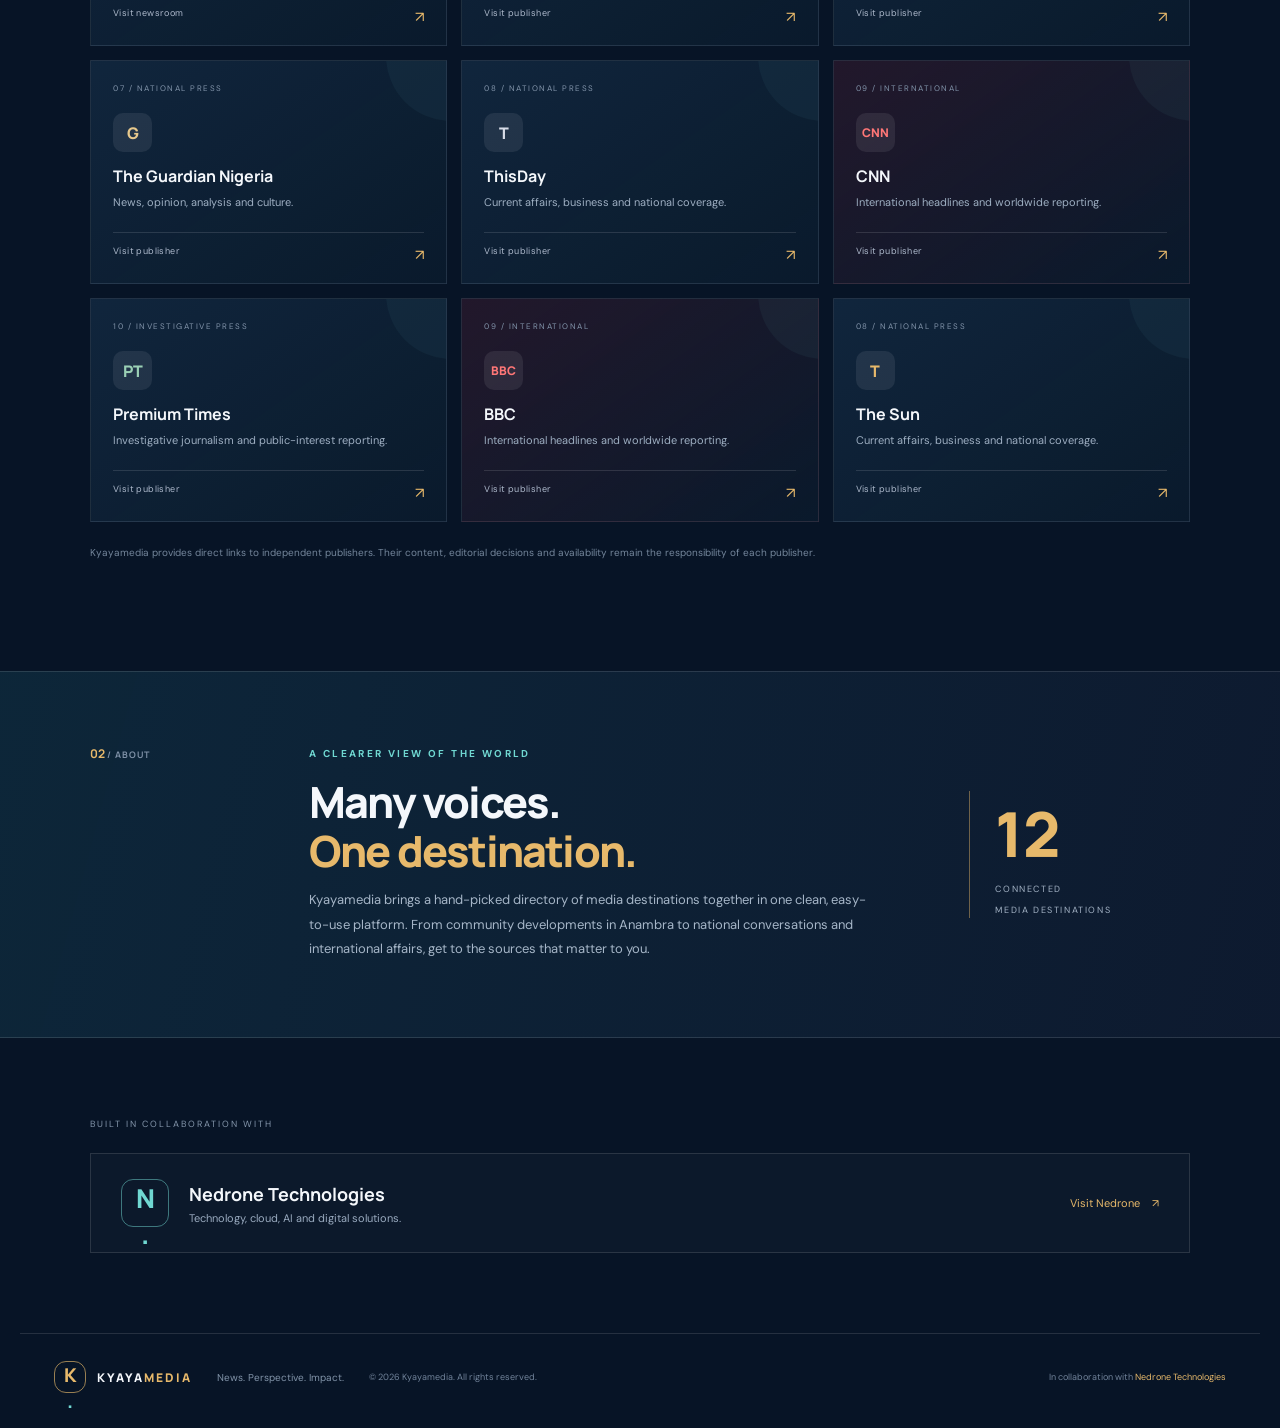
==== commit 53a2a6a7: "corrected" ====
--- a/index.html
+++ b/index.html
@@ -51,7 +51,8 @@
           <div class="ceo-caption">
             <span class="ceo-label">LEADERSHIP</span>
             <h2>Our vision.<br></h2>
-            <p>To become a leading digital media gateway that connects communities, amplifies credible voices, promotes informed citizenship, and bridges the gap between local stories and global perspectives</p>
+            <p>To become a leading digital media gateway that connects communities, amplifies credible voices, promotes informed citizenship, and bridges the gap between local stories and global perspectives - <em>Prince Nayo</em></p>
+            
           </div>
         </div>
         <div class="ceo-foot"><span>KYAYAMEDIA</span><span>01 / LEADERSHIP</span></div>
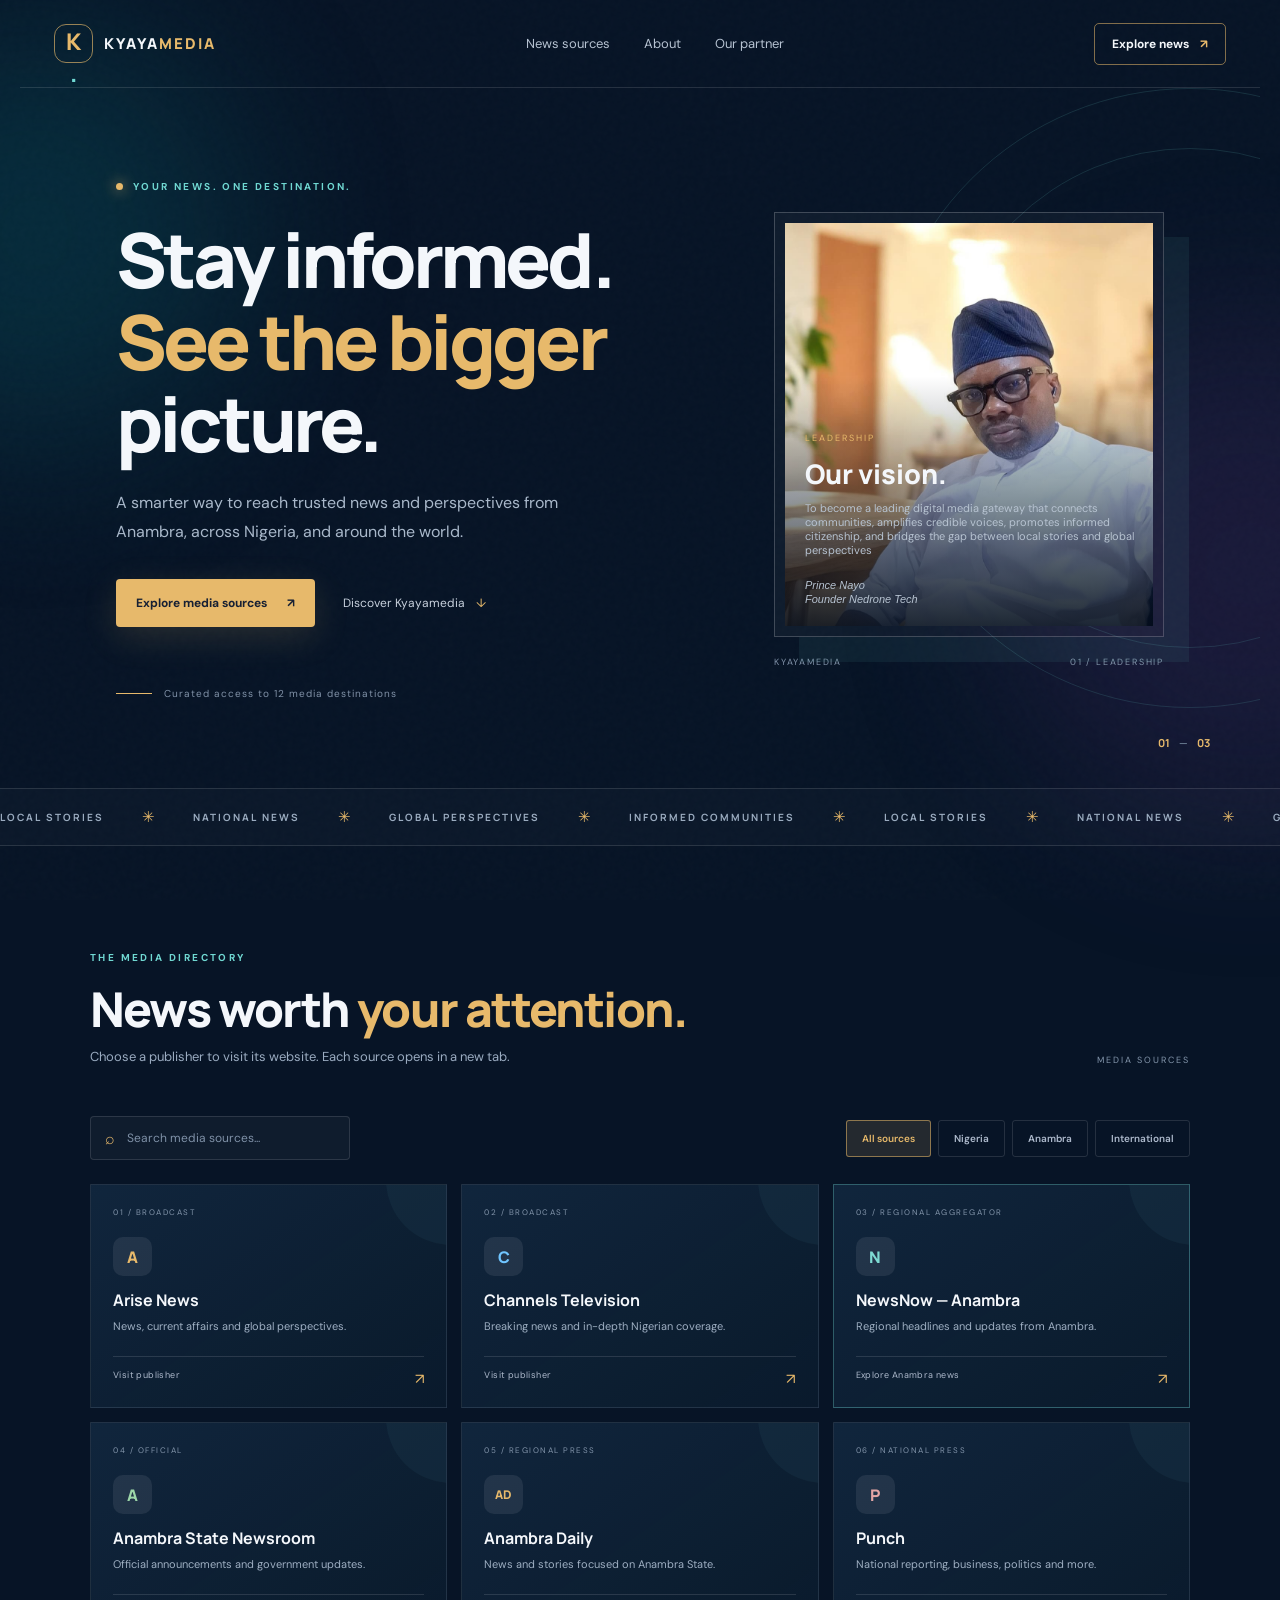
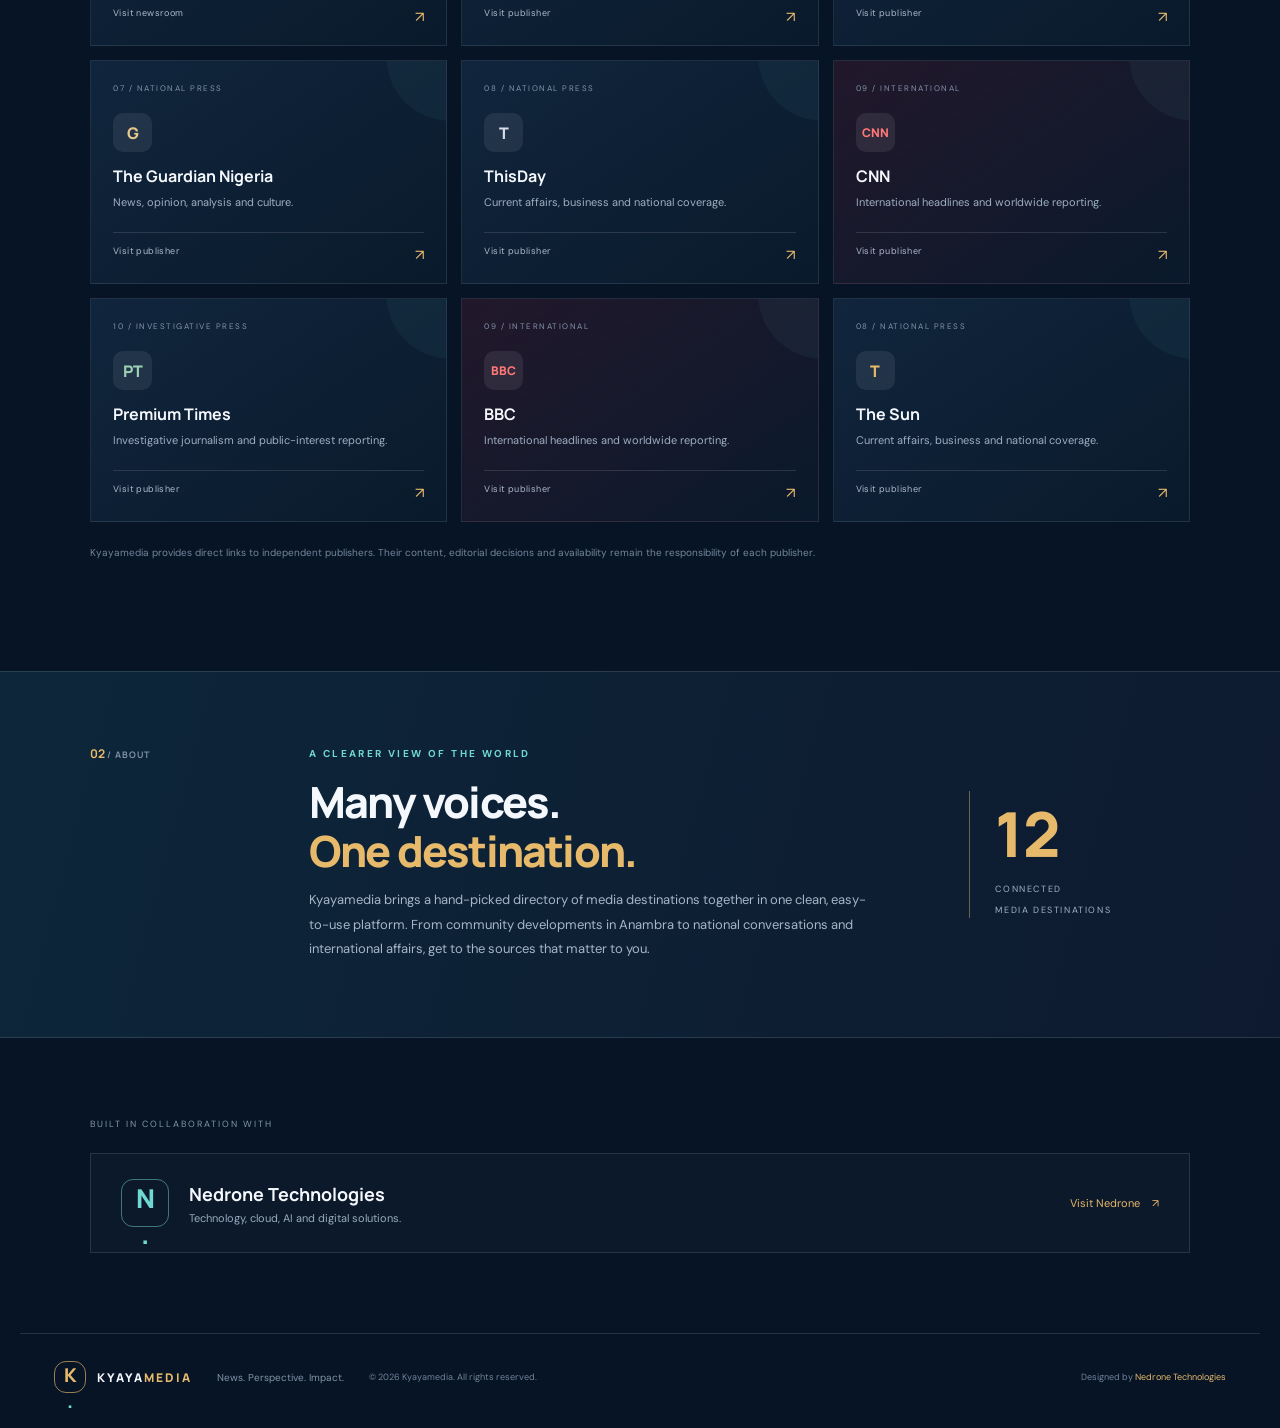
==== commit 65d46f7a: "adjusted" ====
--- a/index.html
+++ b/index.html
@@ -51,7 +51,9 @@
           <div class="ceo-caption">
             <span class="ceo-label">LEADERSHIP</span>
             <h2>Our vision.<br></h2>
-            <p>To become a leading digital media gateway that connects communities, amplifies credible voices, promotes informed citizenship, and bridges the gap between local stories and global perspectives - <em>Prince Nayo</em></p>
+            <p>To become a leading digital media gateway that connects communities, amplifies credible voices, promotes informed citizenship, and bridges the gap between local stories and global perspectives </p> <br>
+            <p><em> Prince Nayo</em></p>
+            <p><em> Founder Nedrone Tech</em></p>
             
           </div>
         </div>
@@ -157,7 +159,7 @@
     <a class="brand footer-brand" href="#"><span class="brand-mark">K<span>.</span></span><span class="brand-name">KYAYA<span>MEDIA</span></span></a>
     <p>News. Perspective. Impact.</p>
     <span>© <span id="year"></span> Kyayamedia. All rights reserved.</span>
-    <span class="footer-credit">In collaboration with <a href="https://nedrone.mystrikingly.com/" target="_blank" rel="noopener noreferrer">Nedrone Technologies</a></span>
+    <span class="footer-credit">Designed by <a href="https://nedrone.mystrikingly.com/" target="_blank" rel="noopener noreferrer">Nedrone Technologies</a></span>
   </footer>
   <script src="script.js"></script>
 </body>
